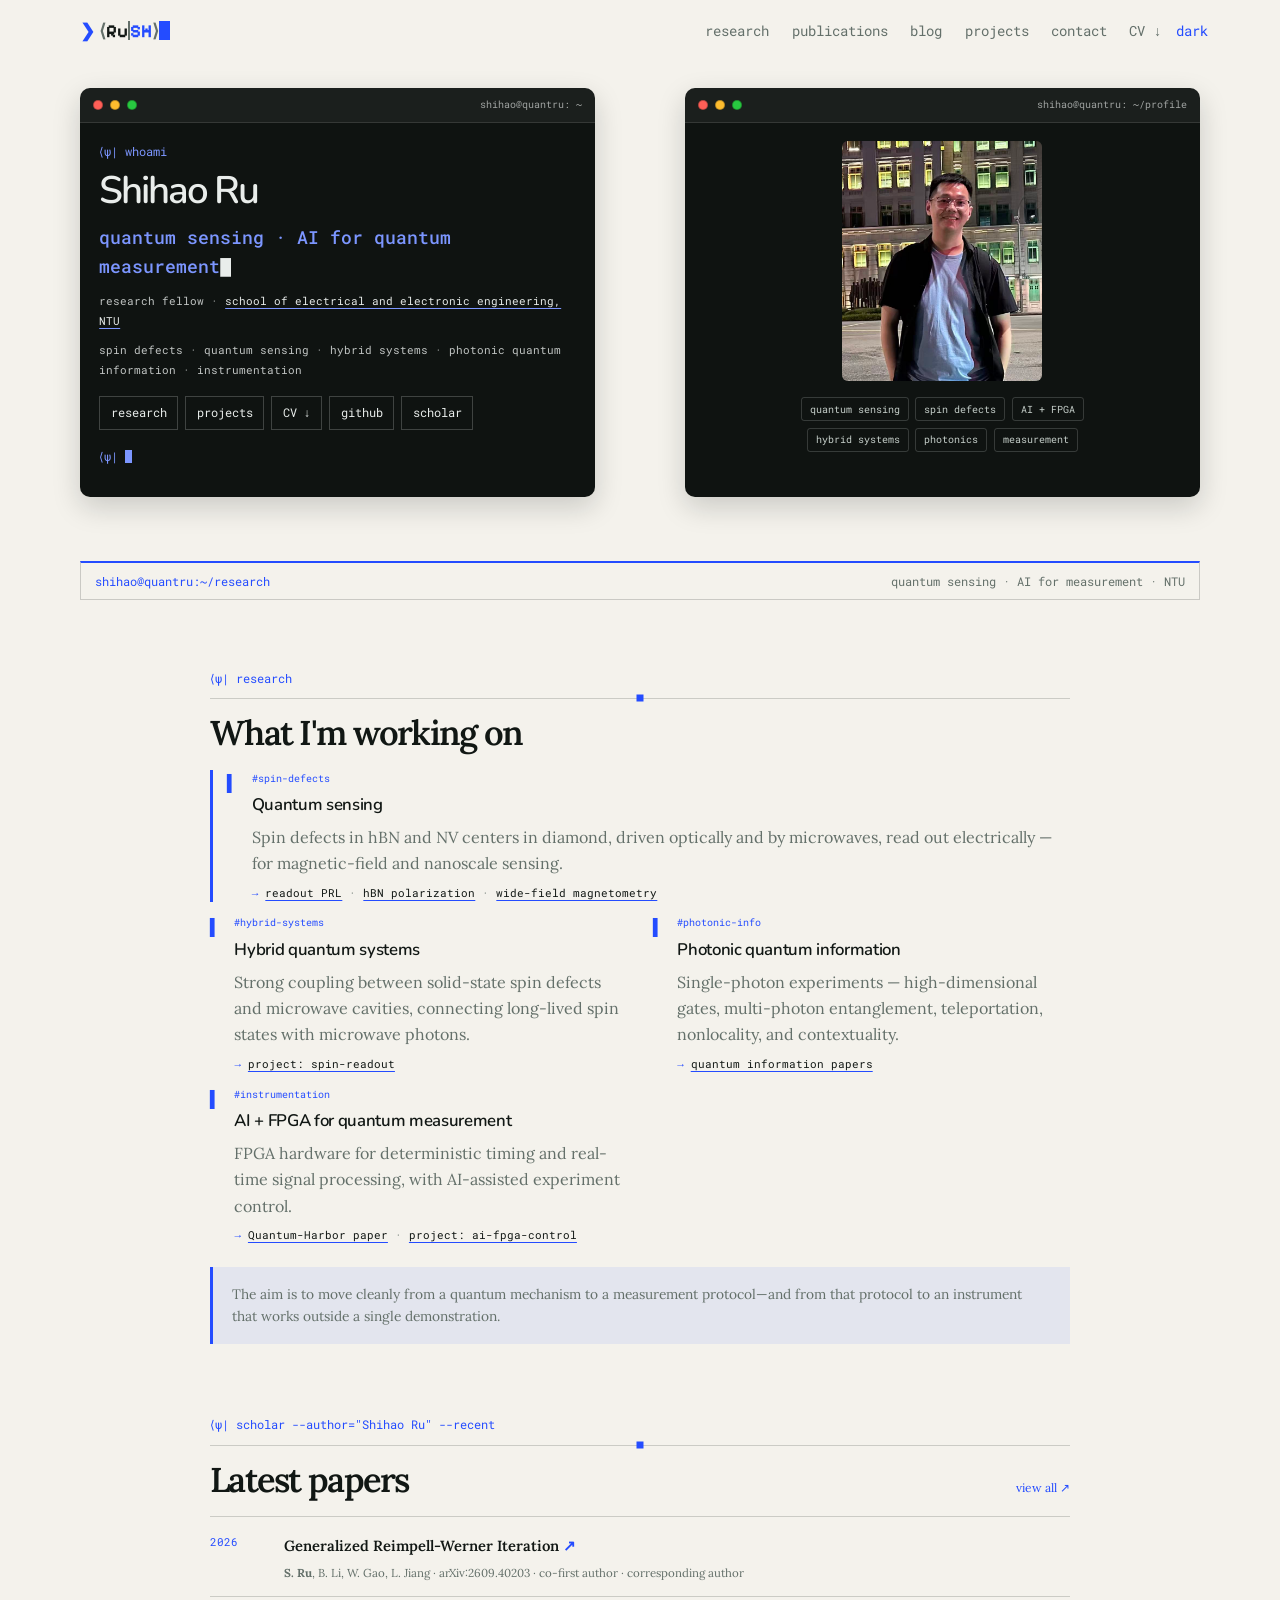
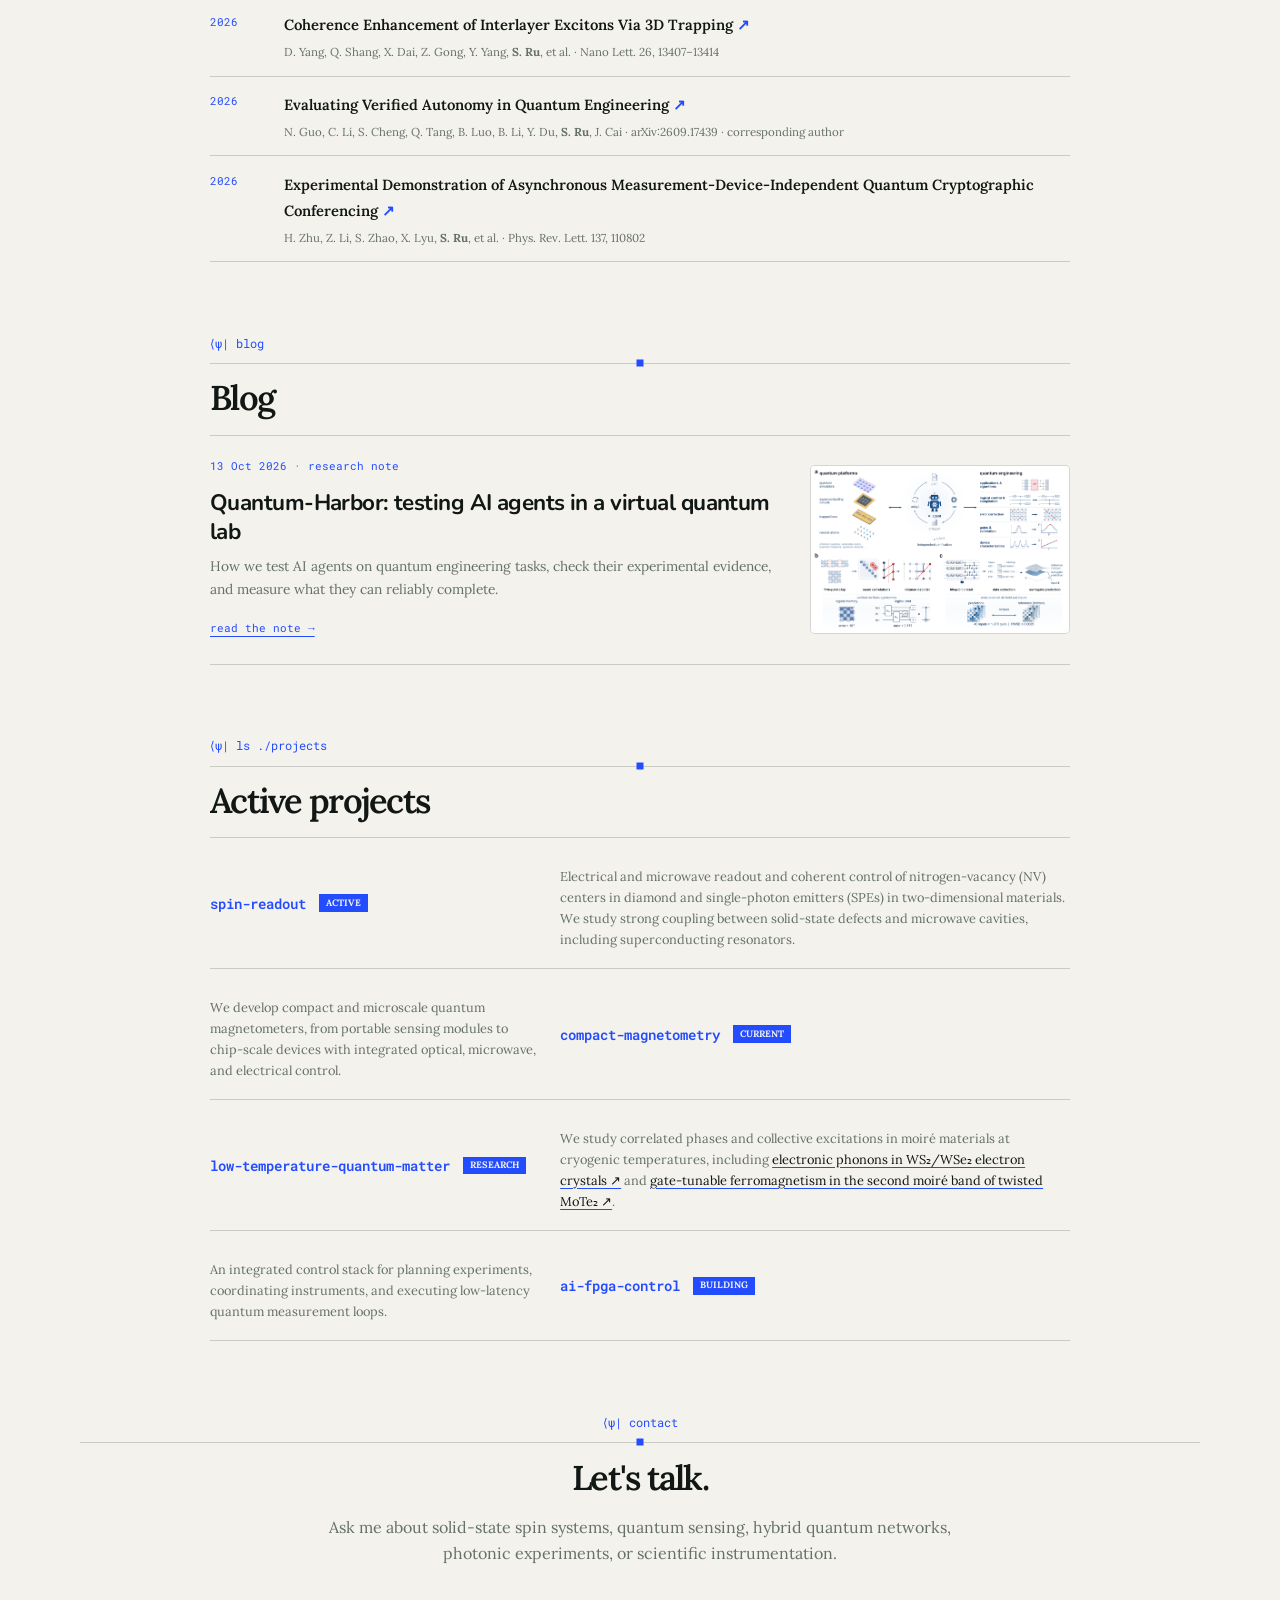
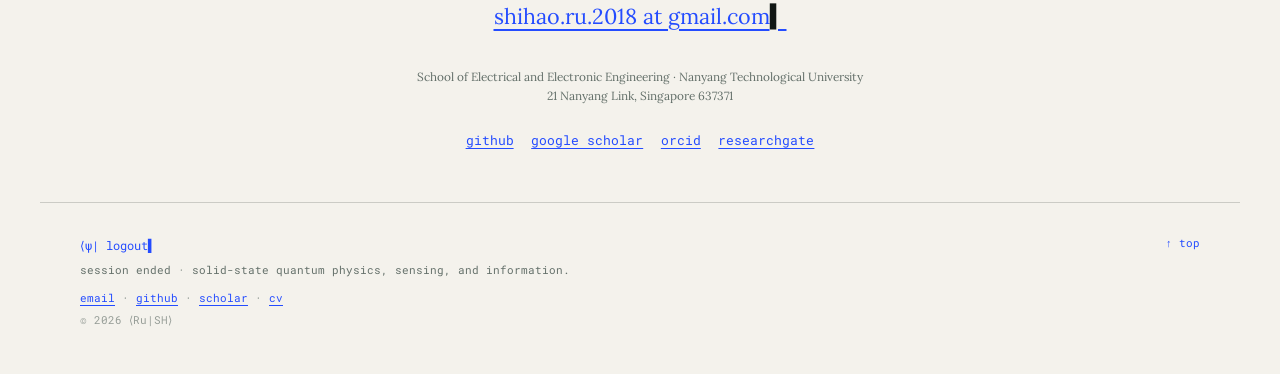
==== index.html @ 1979c0d5 "Add personal portrait to homepage hero" ====
<!doctype html>
<html lang="en">
  <head>
    <meta charset="utf-8" />
    <meta name="viewport" content="width=device-width, initial-scale=1" />
    <meta name="theme-color" content="#f4f2ec" />
    <meta
      name="description"
      content="QuantRu is Shihao Ru's research home for solid-state quantum systems, quantum sensing, photonic quantum information and instrumentation."
    />
    <meta property="og:title" content="QuantRu — Shihao Ru" />
    <meta property="og:description" content="Solid-state quantum physics, sensing and photonic information." />
    <meta property="og:type" content="website" />
    <meta property="og:url" content="https://quantru.org/" />
    <title>QuantRu — Shihao Ru</title>
    <link rel="canonical" href="https://quantru.org/" />
    <link rel="icon" href="favicon.svg" type="image/svg+xml" />
    <script>
      (function () {
        var t = localStorage.getItem("theme");
        if (t === "dark" || (!t && window.matchMedia("(prefers-color-scheme: dark)").matches)) {
          document.documentElement.dataset.theme = "dark";
        }
      })();
    </script>
    <link rel="preconnect" href="https://fonts.googleapis.com" />
    <link rel="preconnect" href="https://fonts.gstatic.com" crossorigin />
    <link href="https://fonts.googleapis.com/css2?family=Manrope:wght@400;500;600;700&family=Roboto+Mono:wght@400;500;600;700&family=Pixelify+Sans:wght@400;700&family=Lora:ital,wght@0,400;0,500;0,600;1,400&family=Nunito:wght@400;600;700&display=swap" rel="stylesheet" />
    <link rel="stylesheet" href="https://pvinis.github.io/iosevka-webfont/3.4.1/iosevka.css" />
    <link rel="stylesheet" href="styles.css?v=20261013-4" />
    <script src="script.js?v=20261013-4" defer></script>
  </head>
  <body>
    <a class="skip-link" href="#main">Skip to content</a>

    <header class="site-header" data-header>
      <div class="header-inner">
        <a class="brand" href="#top" aria-label="RuSH Quantum home"><span class="brand-mark"><span class="bk-prompt">❯ </span><span class="bk-br">⟨</span>Ru<span class="bk-bar" aria-hidden="true"></span><span class="bk-sh">SH</span><span class="bk-br">⟩</span><span class="bk-cursor" aria-hidden="true"></span></span></a>
        <button class="menu-toggle" type="button" aria-expanded="false" aria-controls="site-nav">
          <span class="sr-only">Toggle navigation</span>
          <span></span><span></span>
        </button>
        <nav id="site-nav" class="site-nav" aria-label="Primary navigation">
          <a href="#research">research</a>
          <a href="publications.html">publications</a>
          <a href="#blog">blog</a>
          <a href="#projects">projects</a>
          <a href="#contact">contact</a>
          <a href="Resume_Shihao.pdf" target="_blank" rel="noreferrer">CV ↓</a>
          <button class="theme-toggle" type="button" data-theme-toggle aria-label="Toggle dark mode">dark</button>
        </nav>
      </div>
    </header>

    <nav class="side-nav" aria-label="Section navigation">
      <a href="#research" data-spy="research">research</a>
      <a href="publications.html">publications</a>
      <a href="#blog" data-spy="blog">blog</a>
      <a href="#projects" data-spy="projects">projects</a>
      <a href="#contact" data-spy="contact">contact</a>
    </nav>

    <main id="main" class="page-shell">
      <section id="top" class="hero reveal">
        <div class="hero-copy">
          <div class="term-window" aria-label="About">
            <div class="term-bar" aria-hidden="true">
              <span class="term-dot"></span><span class="term-dot"></span><span class="term-dot"></span>
              <span class="term-title">shihao@quantru: ~</span>
            </div>
            <div class="term-body">
              <p class="prompt">⟨ψ| whoami</p>
              <h1>Shihao Ru</h1>
              <p class="role-line">quantum sensing · AI for quantum measurement<span aria-hidden="true">█</span></p>
              <p class="term-line">research fellow · <a href="https://www.ntu.edu.sg/" target="_blank" rel="noreferrer">school of electrical and electronic engineering, NTU</a></p>
              <p class="term-line">spin defects · quantum sensing · hybrid systems · photonic quantum information · instrumentation</p>
              <nav class="quick-links" aria-label="Profile links">
                <a href="#research">research</a>
                <a href="#projects">projects</a>
                <a href="Resume_Shihao.pdf" target="_blank" rel="noreferrer">CV ↓</a>
                <a href="https://github.com/harleyru" target="_blank" rel="noreferrer">github</a>
                <a href="https://scholar.google.com/citations?user=fedZB0MAAAAJ&hl=en" target="_blank" rel="noreferrer">scholar</a>
              </nav>
              <p class="prompt term-wait"><span aria-hidden="true">⟨ψ|</span> <span class="term-cursor" aria-hidden="true"></span></p>
            </div>
          </div>
        </div>
        <aside class="profile-panel" aria-label="Portrait and research interests">
          <div class="term-window">
            <div class="term-bar" aria-hidden="true">
              <span class="term-dot"></span><span class="term-dot"></span><span class="term-dot"></span>
              <span class="term-title">shihao@quantru: ~/profile</span>
            </div>
            <div class="term-body profile-body">
              <figure class="portrait-frame">
                <img src="assets/portraits/shihao-ru.jpg" width="1280" height="1280" fetchpriority="high" decoding="async" alt="Shihao Ru standing outdoors at night." />
              </figure>
              <ul class="portrait-topics" aria-label="Research interests">
                <li>quantum sensing</li>
                <li>spin defects</li>
                <li>AI + FPGA</li>
                <li>hybrid systems</li>
                <li>photonics</li>
                <li>measurement</li>
              </ul>
            </div>
          </div>
        </aside>
        <div class="hero-status" aria-label="Status">
          <span class="status-user">shihao@quantru:~/research</span>
          <span class="status-tags">quantum sensing · AI for measurement · NTU</span>
        </div>
      </section>

      <section id="research" class="terminal-section reveal">
        <p class="prompt">⟨ψ| research</p>
        <div class="terminal-rule" aria-hidden="true"></div>
        <h2>What I'm working on</h2>
        <ul class="focus-list">
          <li class="focus-featured">
            <span aria-hidden="true">▍</span>
            <div>
              <p class="focus-tag">#spin-defects</p>
              <h3>Quantum sensing</h3>
              <p>Spin defects in hBN and NV centers in diamond, driven optically and by microwaves, read out electrically — for magnetic-field and nanoscale sensing.</p>
              <p class="focus-links"><a href="publications.html#pub-sensing">readout PRL</a> · <a href="publications.html#pub-sensing">hBN polarization</a> · <a href="publications.html#pub-sensing">wide-field magnetometry</a></p>
            </div>
          </li>
          <li>
            <span aria-hidden="true">▍</span>
            <div>
              <p class="focus-tag">#hybrid-systems</p>
              <h3>Hybrid quantum systems</h3>
              <p>Strong coupling between solid-state spin defects and microwave cavities, connecting long-lived spin states with microwave photons.</p>
              <p class="focus-links"><a href="index.html#projects">project: spin-readout</a></p>
            </div>
          </li>
          <li>
            <span aria-hidden="true">▍</span>
            <div>
              <p class="focus-tag">#photonic-info</p>
              <h3>Photonic quantum information</h3>
              <p>Single-photon experiments — high-dimensional gates, multi-photon entanglement, teleportation, nonlocality, and contextuality.</p>
              <p class="focus-links"><a href="publications.html#pub-info">quantum information papers</a></p>
            </div>
          </li>
          <li>
            <span aria-hidden="true">▍</span>
            <div>
              <p class="focus-tag">#instrumentation</p>
              <h3>AI + FPGA for quantum measurement</h3>
              <p>FPGA hardware for deterministic timing and real-time signal processing, with AI-assisted experiment control.</p>
              <p class="focus-links"><a href="publications.html#pub-ai">Quantum-Harbor paper</a> · <a href="index.html#projects">project: ai-fpga-control</a></p>
            </div>
          </li>
        </ul>
        <blockquote>
          The aim is to move cleanly from a quantum mechanism to a measurement protocol—and
          from that protocol to an instrument that works outside a single demonstration.
        </blockquote>
      </section>

      <section id="publications" class="terminal-section reveal">
        <p class="prompt">⟨ψ| scholar --author="Shihao Ru" --recent</p>
        <div class="terminal-rule" aria-hidden="true"></div>
        <div class="section-title-row">
          <h2>Latest papers</h2>
          <a href="publications.html">view all ↗</a>
        </div>
        <ol class="latest-list">
          <li>
            <time>2026</time>
            <div>
              <a class="paper-title" href="https://arxiv.org/abs/2609.40203" target="_blank" rel="noreferrer">Generalized Reimpell-Werner Iteration</a>
              <p><strong>S. Ru</strong>, B. Li, W. Gao, L. Jiang · arXiv:2609.40203 · co-first author · corresponding author</p>
            </div>
          </li>
          <li>
            <time>2026</time>
            <div>
              <a class="paper-title" href="https://doi.org/10.1021/acs.nanolett.6c03241" target="_blank" rel="noreferrer">Coherence Enhancement of Interlayer Excitons Via 3D Trapping</a>
              <p>D. Yang, Q. Shang, X. Dai, Z. Gong, Y. Yang, <strong>S. Ru</strong>, et al. · Nano Lett. 26, 13407–13414</p>
            </div>
          </li>
          <li>
            <time>2026</time>
            <div>
              <a class="paper-title" href="https://arxiv.org/abs/2609.17439" target="_blank" rel="noreferrer">Evaluating Verified Autonomy in Quantum Engineering</a>
              <p>N. Guo, C. Li, S. Cheng, Q. Tang, B. Luo, B. Li, Y. Du, <strong>S. Ru</strong>, J. Cai · arXiv:2609.17439 · corresponding author</p>
            </div>
          </li>
          <li>
            <time>2026</time>
            <div>
              <a class="paper-title" href="https://doi.org/10.1103/bqpp-4bpv" target="_blank" rel="noreferrer">Experimental Demonstration of Asynchronous Measurement-Device-Independent Quantum Cryptographic Conferencing</a>
              <p>H. Zhu, Z. Li, S. Zhao, X. Lyu, <strong>S. Ru</strong>, et al. · Phys. Rev. Lett. 137, 110802</p>
            </div>
          </li>
        </ol>
      </section>

      <section id="blog" class="terminal-section reveal">
        <p class="prompt">⟨ψ| blog</p>
        <div class="terminal-rule" aria-hidden="true"></div>
        <h2>Blog</h2>
        <article class="blog-preview">
          <div>
            <p class="blog-meta"><time datetime="2026-10-13">13 Oct 2026</time> · research note</p>
            <h3><a href="blog/quantum-harbor.html">Quantum-Harbor: testing AI agents in a virtual quantum lab</a></h3>
            <p>How we test AI agents on quantum engineering tasks, check their experimental evidence, and measure what they can reliably complete.</p>
            <a class="blog-read" href="blog/quantum-harbor.html">read the note →</a>
          </div>
          <a class="blog-preview-image" href="blog/quantum-harbor.html" aria-label="Read the Quantum-Harbor research note">
            <img src="assets/figs/quantum-harbor.png" width="1134" height="733" loading="lazy" alt="Overview of Quantum-Harbor's virtual quantum laboratory." />
          </a>
        </article>
      </section>

      <section id="projects" class="terminal-section reveal">
        <p class="prompt">⟨ψ| ls ./projects</p>
        <div class="terminal-rule" aria-hidden="true"></div>
        <h2>Active projects</h2>
        <div class="project-list">
          <article class="project-row">
            <div class="project-meta">
              <div class="project-heading"><code>spin-readout</code><span>active</span></div>
            </div>
            <p class="project-desc">Electrical and microwave readout and coherent control of nitrogen-vacancy (NV) centers in diamond and single-photon emitters (SPEs) in two-dimensional materials. We study strong coupling between solid-state defects and microwave cavities, including superconducting resonators.</p>
          </article>
          <article class="project-row">
            <div class="project-meta">
              <div class="project-heading"><code>compact-magnetometry</code><span>current</span></div>
            </div>
            <p class="project-desc">We develop compact and microscale quantum magnetometers, from portable sensing modules to chip-scale devices with integrated optical, microwave, and electrical control.</p>
          </article>
          <article class="project-row">
            <div class="project-meta">
              <div class="project-heading"><code>low-temperature-quantum-matter</code><span>research</span></div>
            </div>
            <p class="project-desc">We study correlated phases and collective excitations in moiré materials at cryogenic temperatures, including <a href="https://arxiv.org/abs/2512.18217" target="_blank" rel="noreferrer">electronic phonons in WS₂/WSe₂ electron crystals ↗</a> and <a href="https://www.nature.com/articles/s41467-025-59691-5" target="_blank" rel="noreferrer">gate-tunable ferromagnetism in the second moiré band of twisted MoTe₂ ↗</a>.</p>
          </article>
          <article class="project-row">
            <div class="project-meta">
              <div class="project-heading"><code>ai-fpga-control</code><span>building</span></div>
            </div>
            <p class="project-desc">An integrated control stack for planning experiments, coordinating instruments, and executing low-latency quantum measurement loops.</p>
          </article>
        </div>
      </section>

      <section id="contact" class="terminal-section contact reveal">
        <p class="prompt">⟨ψ| contact</p>
        <div class="terminal-rule" aria-hidden="true"></div>
        <h2>Let's talk.</h2>
        <p>
          Ask me about solid-state spin systems, quantum sensing, hybrid quantum networks,
          photonic experiments, or scientific instrumentation.
        </p>
        <a class="email" data-mail href="#contact">shihao.ru.2018 at gmail.com<span aria-hidden="true">▍</span></a>
        <p class="address">
          School of Electrical and Electronic Engineering · Nanyang Technological University<br />
          21 Nanyang Link, Singapore 637371
        </p>
        <nav class="social-links" aria-label="Social links">
          <a href="https://github.com/harleyru" target="_blank" rel="noreferrer">github</a>
          <a href="https://scholar.google.com/citations?user=fedZB0MAAAAJ&hl=en" target="_blank" rel="noreferrer">google scholar</a>
          <a href="https://orcid.org/0000-0002-5119-0452" target="_blank" rel="noreferrer">orcid</a>
          <a href="https://www.researchgate.net/profile/Shihao-Ru" target="_blank" rel="noreferrer">researchgate</a>
        </nav>
      </section>
    </main>

    <footer class="site-footer">
      <div>
        <p class="footer-logout">⟨ψ| logout<span aria-hidden="true">▍</span></p>
        <p class="footer-end">session ended · solid-state quantum physics, sensing, and information.</p>
        <p class="footer-links"><a data-mail href="#contact">email</a> · <a href="https://github.com/harleyru">github</a> · <a href="https://scholar.google.com/citations?user=fedZB0MAAAAJ&hl=en">scholar</a> · <a href="Resume_Shihao.pdf">cv</a></p>
        <p class="copyright">© <span data-year></span> ⟨Ru|SH⟩</p>
      </div>
      <a href="#top">↑ top</a>
    </footer>
  </body>
</html>
---- styles.css ----
:root {
  --paper: #f4f2ec;
  --paper-glass: rgba(244, 242, 236, 0.94);
  --ink: #111714;
  --muted: #64706a;
  --line: rgba(17, 23, 20, 0.18);
  --blue: #244cff;
  --acid: #c9ff3f;
  --content: 860px;
  --wide: 1200px;
  --pad: clamp(1.2rem, 4vw, 2.5rem);
  --mono: "Roboto Mono", ui-monospace, SFMono-Regular, Menlo, Monaco, Consolas, monospace;
  --display: "Nunito", "Manrope", Arial, Helvetica, sans-serif;
}
html[data-theme="dark"] {
  --paper: #0f1311;
  --paper-glass: rgba(15, 19, 17, 0.94);
  --ink: #e9edeb;
  --muted: #9aa59f;
  --line: rgba(233, 237, 235, 0.18);
  --blue: #7c96ff;
  --acid: #a6c258;
}

* { box-sizing: border-box; }
html { scroll-behavior: smooth; }
body {
  margin: 0;
  background: var(--paper);
  color: var(--ink);
  font-family: "Lora", Georgia, "Times New Roman", serif;
  font-size: 16px;
  line-height: 1.65;
  -webkit-font-smoothing: antialiased;
}
a { color: inherit; text-decoration: none; }
a:hover { color: var(--blue); }
::selection { background: var(--blue); color: var(--paper); }

.skip-link {
  position: fixed;
  z-index: 100;
  top: 0.75rem;
  left: 0.75rem;
  padding: 0.55rem 0.8rem;
  background: var(--ink);
  color: var(--paper);
  transform: translateY(-160%);
}
.skip-link:focus { transform: translateY(0); }
.sr-only {
  position: absolute;
  width: 1px;
  height: 1px;
  padding: 0;
  margin: -1px;
  overflow: hidden;
  clip: rect(0, 0, 0, 0);
  white-space: nowrap;
  border: 0;
}

.site-header {
  position: fixed;
  z-index: 20;
  inset: 0 0 auto;
  background: var(--paper-glass);
  border-bottom: 1px solid transparent;
  backdrop-filter: blur(12px);
  transition: border-color 160ms ease;
}
.site-header.scrolled { border-bottom-color: var(--line); }
.header-inner {
  display: flex;
  align-items: center;
  justify-content: space-between;
  width: min(100%, var(--wide));
  min-height: 62px;
  margin: 0 auto;
  padding: 0 var(--pad);
}
.brand { font-size: 1.14rem; font-weight: 700; letter-spacing: -0.04em; }
.brand-mark { font-family: "Pixelify Sans", var(--mono); font-weight: 700; letter-spacing: 0; line-height: 1; }
.brand-mark .bk-prompt { color: var(--blue); }
.brand-mark .bk-br { color: var(--muted); }
.brand-mark .bk-bar { display: inline-block; width: 0.09em; height: 1em; background: var(--muted); vertical-align: -0.14em; }
.brand-mark .bk-sh { color: var(--blue); }
.brand-mark .bk-cursor { display: inline-block; width: 0.6em; height: 1em; background: var(--blue); vertical-align: -0.14em; animation: blink 1.05s steps(1, end) infinite; }
.site-nav { display: flex; align-items: center; gap: clamp(0.9rem, 2vw, 1.4rem); }
.site-nav, .prompt, .role-line, .site-footer, .quick-links, .social-links, .theme-toggle, .publication-list time { font-family: var(--mono); }
.site-nav a { font-size: 0.86rem; color: var(--muted); }
.site-nav a[aria-current] { color: var(--ink); }
.site-nav a, .theme-toggle { padding: 0.2rem 0.5rem; margin: -0.2rem -0.5rem; transition: background 120ms ease, color 120ms ease; }
.site-nav a:hover, .theme-toggle:hover { background: var(--blue); color: var(--paper); }
.menu-toggle { display: none; border: 0; background: none; }

.page-shell {
  width: min(100%, var(--wide));
  margin: 0 auto;
  padding: 0 var(--pad);
}
.hero {
  display: grid;
  grid-template-columns: minmax(0, 1fr) minmax(0, 1fr);
  grid-template-areas: "copy portrait" "status status";
  align-items: stretch;
  gap: clamp(2.4rem, 5vw, 5rem) clamp(3rem, 7vw, 7rem);
  min-height: min(66svh, 540px);
  padding: 5.5rem 0 2rem;
}
.hero-copy { grid-area: copy; display: flex; flex-direction: column; }
.profile-panel { grid-area: portrait; display: flex; flex-direction: column; }
.hero-copy .term-window, .profile-panel .term-window { flex: 1 1 auto; }
.hero-status {
  grid-area: status;
  display: flex;
  align-items: baseline;
  justify-content: space-between;
  flex-wrap: wrap;
  gap: 0.4rem 1.5rem;
  padding: 0.55rem 0.85rem;
  border: 1px solid var(--line);
  border-top: 2px solid var(--blue);
  font-family: var(--mono);
  font-size: 0.72rem;
  color: var(--muted);
}
.hero-status .status-user { color: var(--blue); }
.side-nav {
  position: fixed;
  left: max(0.9rem, calc((100vw - 1200px) / 2 - 4.2rem));
  top: 50%;
  transform: translateY(-50%);
  z-index: 15;
  display: none;
  flex-direction: column;
  gap: 0.6rem;
  font-family: var(--mono);
  font-size: 0.72rem;
}
.side-nav a { color: var(--muted); transition: color 120ms ease; }
.side-nav a::before { content: "· "; color: var(--line); }
.side-nav a:hover { color: var(--blue); }
.side-nav a.active { color: var(--blue); }
.side-nav a.active::before { content: "▸ "; color: var(--blue); }
.side-nav-label {
  margin-bottom: 0.2rem;
  color: var(--blue);
  font-size: 0.66rem;
  text-transform: uppercase;
  letter-spacing: 0.06em;
}
.side-nav a span { color: var(--muted); opacity: 0.55; }
.side-nav a.active span { color: var(--blue); opacity: 1; }
@media (min-width: 1440px) {
  .side-nav { display: flex; }
}
.prompt {
  margin: 0 0 0.6rem;
  color: var(--blue);
  font-size: 0.78rem;
}
.hero h1 {
  margin: 0;
  font-family: var(--display);
  font-size: clamp(2.6rem, 5.8vw, 3.7rem);
  font-weight: 600;
  line-height: 1;
  letter-spacing: -0.055em;
}
.role-line {
  margin: 0.8rem 0 0;
  color: var(--blue);
  font-family: var(--mono);
  font-size: clamp(0.92rem, 1.7vw, 1.12rem);
  font-weight: 500;
}
.role-line span { color: var(--ink); animation: blink 1.05s steps(1, end) infinite; }
.term-window {
  background: #0f1311;
  color: #e9edeb;
  border-radius: 10px;
  overflow: hidden;
  box-shadow: 0 10px 28px rgba(17, 23, 20, 0.18);
}
.term-bar {
  display: flex;
  align-items: center;
  gap: 0.45rem;
  padding: 0.55rem 0.8rem;
  background: rgba(255, 255, 255, 0.05);
  border-bottom: 1px solid rgba(233, 237, 235, 0.12);
}
.term-dot { width: 10px; height: 10px; border-radius: 50%; border: 1px solid rgba(0, 0, 0, 0.28); }
.term-dot:nth-child(1) { background: #ff5f57; }
.term-dot:nth-child(2) { background: #febc2e; }
.term-dot:nth-child(3) { background: #28c840; }
.term-title { margin-left: auto; color: rgba(233, 237, 235, 0.65); font-family: var(--mono); font-size: 0.62rem; }
.term-body { padding: 1.15rem 1.2rem 1.3rem; }
.term-body { display: flex; flex-direction: column; }
.term-body .prompt { color: #7c96ff; }
.term-body h1 { color: #e9edeb; font-size: clamp(1.9rem, 4vw, 2.4rem); }
.term-body .role-line { color: #7c96ff; }
.term-body .role-line span { color: #e9edeb; }
.term-line { margin: 0.55rem 0 0; font-family: var(--mono); font-size: 0.7rem; line-height: 1.8; color: rgba(233, 237, 235, 0.82); }
.term-line a { color: #e9edeb; text-decoration: underline; text-decoration-color: #7c96ff; text-underline-offset: 3px; }
.term-line a:hover { color: #7c96ff; }
.term-cursor { display: inline-block; width: 0.55em; height: 1.05em; background: #7c96ff; vertical-align: -0.15em; animation: blink 1.05s steps(1, end) infinite; }
.term-wait { margin-top: 1rem; }
.term-body .quick-links { margin-top: 1rem; }
.term-body .quick-links a { border-color: rgba(233, 237, 235, 0.22); color: #e9edeb; }
.term-body .quick-links a:hover { background: #7c96ff; border-color: #7c96ff; color: #0f1311; }
.quick-links { display: flex; flex-wrap: wrap; gap: 0.6rem 1.2rem; margin-top: 1.4rem; }
.quick-links { gap: 0.45rem; }
.quick-links a {
  padding: 0.38rem 0.65rem;
  border: 1px solid var(--line);
  color: var(--ink);
  font-size: 0.74rem;
}
.quick-links a:hover { border-color: var(--blue); background: var(--blue); color: var(--paper); }
.social-links a { color: var(--blue); font-size: 0.8rem; text-decoration: underline; text-underline-offset: 3px; }

.profile-body { align-items: center; }
.portrait-frame {
  width: min(200px, 100%);
  aspect-ratio: 5 / 6;
  margin: 0;
  overflow: hidden;
  border-radius: 6px;
  background: #252927;
}
.portrait-frame img {
  display: block;
  width: 100%;
  height: 100%;
  object-fit: cover;
  object-position: 80% 58%;
  transform: scale(1.45);
  transform-origin: 80% 58%;
}
.portrait-topics {
  display: flex;
  justify-content: center;
  flex-wrap: wrap;
  gap: 0.4rem;
  max-width: 350px;
  margin: 1rem 0 0;
  padding: 0;
  list-style: none;
  font-family: var(--mono);
  font-size: 0.65rem;
  color: #c6cfca;
  text-align: center;
}
.portrait-topics li { padding: 0.15rem 0.5rem; border: 1px solid rgba(233, 237, 235, 0.18); border-radius: 3px; }

.terminal-section {
  width: min(100%, var(--content));
  margin-inline: auto;
  padding: 2.2rem 0;
  scroll-margin-top: 62px;
}
.terminal-rule {
  position: relative;
  width: 100%;
  height: 1px;
  margin-bottom: 0.85rem;
  border: 0;
  background: var(--line);
}
.terminal-rule::after {
  content: "";
  position: absolute;
  top: 50%;
  left: 50%;
  width: 7px;
  height: 7px;
  transform: translate(-50%, -50%);
  background: var(--blue);
}
.terminal-section h2 {
  margin: 0 0 1rem;
  font-size: clamp(1.6rem, 4vw, 2.15rem);
  font-weight: 600;
  line-height: 1.2;
  letter-spacing: -0.05em;
}
.focus-list { margin: 0; padding: 0; list-style: none; display: grid; grid-template-columns: 1fr 1fr; gap: 0.75rem 1.6rem; }
.focus-list li { display: grid; grid-template-columns: 18px 1fr; gap: 0.4rem; margin-bottom: 0; }
.focus-list li > div { min-width: 0; }
.focus-list h3 { margin: 0 0 0.3rem; font-family: var(--display); font-size: 1.05rem; font-weight: 600; letter-spacing: -0.02em; }
.focus-list .focus-tag { margin: 0 0 0.3rem !important; font-family: var(--mono); font-size: 0.64rem; color: var(--blue); }
.focus-links { margin-top: 0.5rem !important; font-family: var(--mono); font-size: 0.68rem; }
.focus-links::before { content: "→ "; color: var(--blue); }
.focus-links a { color: var(--ink); text-decoration: underline; text-decoration-color: var(--blue); text-underline-offset: 3px; }
.focus-links a:hover { color: var(--blue); }
.focus-featured { grid-column: 1 / -1; border-left: 3px solid var(--blue); padding-left: 0.9rem; }
.focus-list li {
  opacity: 0;
  transform: translateY(10px);
  transition: opacity 500ms ease, transform 500ms ease;
}
.focus-list li.visible { opacity: 1; transform: none; }
.focus-list li > span { color: var(--blue); }
.focus-list p { margin: 0; color: var(--muted); }
.focus-list strong { color: var(--ink); }
blockquote {
  margin: 1.35rem 0 0;
  padding: 1rem 1.2rem;
  border-left: 3px solid var(--blue);
  background: rgba(36, 76, 255, 0.08);
  color: var(--muted);
  font-size: 0.86rem;
}

.section-title-row { display: flex; justify-content: space-between; align-items: baseline; gap: 1.5rem; }
.section-title-row > a { color: var(--blue); font-size: 0.75rem; white-space: nowrap; }
.publication-list { margin: 0; padding: 0; list-style: none; border-top: 1px solid var(--line); }
.publication-list li {
  display: grid;
  grid-template-columns: 58px 1fr;
  gap: 1rem;
  padding: 0.9rem 0;
  border-bottom: 1px solid var(--line);
}
.publication-list time { padding-top: 0.08rem; color: var(--blue); font-size: 0.7rem; }
.paper-title { display: inline; font-size: 0.92rem; font-weight: 600; line-height: 1.45; }
.paper-title::after { content: " ↗"; color: var(--blue); }
.publication-list p { margin: 0.35rem 0 0; color: var(--muted); font-size: 0.72rem; line-height: 1.55; }
.publication-list .paper-note { color: var(--muted); opacity: 0.82; margin-top: 0.3rem; }
.pub-entry { display: grid; grid-template-columns: minmax(0, 1fr) minmax(0, 360px); gap: 1.2rem; align-items: start; }
.pub-entry-text { min-width: 0; }
.pub-entry-figs { display: flex; flex-direction: column; gap: 0.6rem; min-width: 0; }
.pub-entry-figs .paper-figure { margin: 0; }
.pub-entry-figs .paper-figure img { width: min(100%, var(--figure-width, 100%)); max-width: 100%; max-height: 260px; }
.pub-intro { max-width: 620px; margin: -0.4rem 0 1.2rem; color: var(--muted); font-size: 0.76rem; }
.pub-category {
  display: flex;
  align-items: baseline;
  gap: 0.55rem;
  margin: 2rem 0 0.55rem;
  scroll-margin-top: 74px;
  font-family: var(--display);
  font-size: clamp(0.95rem, 2vw, 1.08rem);
  font-weight: 700;
  letter-spacing: -0.02em;
}
.pub-category::before { content: "# "; color: var(--blue); }
.pub-category span { color: var(--muted); font-size: 0.68rem; font-weight: 500; }
.pub-category + .publication-list { border-top: 0; }
.pub-toc {
  display: flex;
  flex-wrap: wrap;
  gap: 0.35rem 1rem;
  margin: 0 0 1.5rem;
  padding: 0.7rem 0.9rem;
  border: 1px solid var(--line);
  border-radius: 6px;
  font-size: 0.72rem;
}
.pub-toc a { color: var(--blue); }
.pub-toc a::before { content: "# "; color: var(--muted); }
.pub-toc a:hover { color: var(--ink); text-decoration: underline; text-underline-offset: 3px; }
.blog-preview { display: grid; grid-template-columns: minmax(0, 1fr) 260px; gap: 1.8rem; align-items: center; padding: 1.3rem 0; border-block: 1px solid var(--line); }
.blog-preview h3 { margin: 0.55rem 0; font-family: var(--display); font-size: 1.4rem; line-height: 1.3; letter-spacing: -0.025em; }
.blog-preview p { margin: 0 0 0.8rem; color: var(--muted); font-size: 0.86rem; }
.blog-preview .blog-meta, .blog-read { font-family: var(--mono); font-size: 0.7rem; color: var(--blue); }
.blog-preview-image img { display: block; width: 100%; height: auto; background: #fff; border: 1px solid var(--line); border-radius: 5px; }
.blog-read { display: inline-block; padding-block: 0.35rem; text-decoration: underline; text-underline-offset: 4px; }
.blog-post { width: min(100%, var(--content)); margin-inline: auto; padding: 6rem 0 3rem; }
.post-header { scroll-margin-top: 80px; }
.post-back { display: inline-block; margin-bottom: 1.8rem; color: var(--blue); font-family: var(--mono); font-size: 0.75rem; }
.post-header h1 { margin: 1.4rem 0 1rem; font-family: var(--display); font-size: clamp(2rem, 4.8vw, 3.25rem); line-height: 1.12; font-weight: 700; letter-spacing: -0.04em; }
.post-meta { color: var(--muted); font-family: var(--mono); font-size: 0.7rem; }
.post-deck { max-width: 700px; margin: 1.5rem 0 1rem; color: var(--muted); font-size: 1.1rem; }
.post-deck a, .post-prose a, .post-figure figcaption a, .post-resources a { color: var(--blue); text-decoration: underline; text-underline-offset: 3px; }
.post-links { display: flex; flex-wrap: wrap; gap: 0.6rem 1.5rem; margin-bottom: 2rem; font-family: var(--mono); font-size: 0.75rem; color: var(--blue); }
.post-prose { max-width: 720px; margin-inline: auto; }
.post-prose p { margin: 1.1rem 0; line-height: 1.8; }
.post-prose h2 { margin: 2.5rem 0 1rem; font-family: var(--display); font-size: clamp(1.45rem, 3vw, 1.85rem); line-height: 1.25; letter-spacing: -0.025em; scroll-margin-top: 80px; }
.post-prose h3 { margin: 1.7rem 0 0.8rem; font-family: var(--display); font-size: 1.15rem; line-height: 1.35; }
.post-figure { margin: 2rem 0; }
.post-figure img { display: block; width: 100%; height: auto; background: #fff; border: 1px solid var(--line); border-radius: 5px; }
.post-figure figcaption { max-width: 720px; margin: 0.7rem auto 0; color: var(--muted); font-size: 0.75rem; line-height: 1.65; }
.post-resources { max-width: 720px; margin: 2.5rem auto 2rem; padding-top: 1.2rem; border-top: 1px solid var(--line); }
.post-resources h2 { margin: 0 0 0.8rem; font-family: var(--mono); font-size: 0.8rem; font-weight: 500; }
.post-resources ul { padding-left: 1.1rem; color: var(--muted); font-size: 0.8rem; }
.post-resources li { margin-bottom: 0.65rem; }
.latest-list { margin: 0; padding: 0; list-style: none; border-top: 1px solid var(--line); }
.latest-list li { display: grid; grid-template-columns: 58px 1fr; gap: 1rem; padding: 0.9rem 0; border-bottom: 1px solid var(--line); }
.latest-list time { padding-top: 0.08rem; color: var(--blue); font-family: var(--mono); font-size: 0.7rem; }
.latest-list .paper-title { font-size: 0.92rem; font-weight: 600; }
.latest-list p { margin: 0.35rem 0 0; color: var(--muted); font-size: 0.72rem; line-height: 1.55; }
.paper-figure { margin: 0.7rem 0 0; }
.paper-figure img {
  display: block;
  max-width: min(100%, 560px);
  max-height: 300px;
  width: auto;
  height: auto;
  border: 1px solid var(--line);
  border-radius: 5px;
  background: #fff;
  transition: border-color 160ms ease, opacity 160ms ease;
}
.paper-figure a:hover img { border-color: var(--blue); opacity: 0.92; }
.paper-figure-row { display: grid; grid-template-columns: repeat(2, minmax(0, 1fr)); gap: 0.6rem; align-items: start; }
.paper-figure-row .paper-figure { min-width: 0; margin: 0; }
.paper-figure-row .paper-figure img { max-width: 100%; margin-inline: auto; }

.project-list { border-top: 1px solid var(--line); }
.project-row {
  display: grid;
  grid-template-columns: minmax(0, 0.9fr) minmax(0, 1.4fr);
  gap: 1.4rem;
  align-items: center;
  padding: 1.15rem 0;
  border-bottom: 1px solid var(--line);
}
.project-row:nth-child(even) .project-meta { order: 2; }
.project-row:nth-child(even) .project-desc { order: 1; }
.project-heading { display: flex; align-items: center; gap: 0.8rem; }
.project-heading code { color: var(--blue); font-family: var(--mono); font-size: 0.9rem; font-weight: 600; }
.project-heading span { padding: 0.08rem 0.45rem; background: var(--blue); color: var(--paper); font-size: 0.58rem; font-weight: 700; text-transform: uppercase; }
.project-desc { margin: 0; max-width: 640px; color: var(--muted); font-size: 0.8rem; }
.project-list p { max-width: 720px; margin: 0.55rem 0 0; color: var(--muted); font-size: 0.8rem; }
.project-list p a { color: var(--ink); text-decoration: underline; text-decoration-color: var(--blue); text-underline-offset: 3px; }
.project-list p a:hover { color: var(--blue); }

.contact > p:not(.prompt):not(.address) { max-width: 690px; color: var(--muted); }
.contact { width: min(100%, var(--wide)); text-align: center; }
.contact .prompt { text-align: center; }
.contact > p:not(.prompt):not(.address) { margin-inline: auto; }
.contact .social-links { justify-content: center; }
.email { display: inline-block; margin: 1rem 0 1.3rem; color: var(--blue); font-size: clamp(1rem, 3vw, 1.35rem); text-decoration: underline; text-underline-offset: 5px; }
.email span { color: var(--ink); animation: blink 1.05s steps(1, end) infinite; }
.address { color: var(--muted); font-size: 0.74rem; }
.social-links { display: flex; flex-wrap: wrap; gap: 0.6rem 1.1rem; margin-top: 1.5rem; }

.site-footer {
  display: flex;
  justify-content: space-between;
  gap: 2rem;
  width: min(100%, var(--wide));
  margin: 1rem auto 0;
  padding: 2rem var(--pad) 2.5rem;
  border-top: 1px solid var(--line);
  color: var(--muted);
  font-size: 0.68rem;
}
.site-footer p { margin: 0.25rem 0; }
.site-footer a { color: var(--blue); }
.site-footer .copyright { color: var(--muted); opacity: 0.65; }
.site-footer .footer-logout { margin: 0 0 0.4rem; color: var(--blue); font-size: 0.78rem; }
.site-footer .footer-logout span { animation: blink 1.05s steps(1, end) infinite; }
.site-footer .footer-end { margin: 0 0 0.6rem; }
.site-footer .footer-links { margin: 0; }
.site-footer .footer-links a { text-decoration: underline; text-underline-offset: 3px; }

.theme-toggle {
  border: 0;
  background: none;
  padding: 0;
  font: inherit;
  font-size: 0.86rem;
  color: var(--blue);
  cursor: pointer;
}
.theme-toggle:hover { color: var(--ink); }

.reveal { opacity: 0; transform: translateY(12px); transition: opacity 500ms ease, transform 500ms ease; }
.reveal.visible { opacity: 1; transform: translateY(0); }
@keyframes blink { 0%, 48% { opacity: 1; } 49%, 100% { opacity: 0; } }

@media (max-width: 900px) {
  .hero { grid-template-columns: 1fr; grid-template-areas: "copy" "portrait" "status"; min-height: 0; gap: 1.4rem; padding: 6rem 0 2rem; }
}

@media (max-width: 720px) {
  .menu-toggle { display: grid; gap: 6px; padding: 10px 0 10px 10px; }
  .menu-toggle span:not(.sr-only) { display: block; width: 22px; height: 1px; background: var(--ink); }
  .site-nav {
    position: absolute;
    top: 62px;
    left: 0;
    right: 0;
    display: none;
    flex-direction: column;
    align-items: flex-start;
    gap: 0;
    padding: 0.8rem var(--pad) 1.2rem;
    background: var(--paper);
    border-bottom: 1px solid var(--line);
  }
  .site-nav.open { display: flex; }
  .site-nav a { width: 100%; padding: 0.48rem 0; margin: 0; }
  .site-nav .theme-toggle { width: 100%; text-align: left; padding: 0.48rem 0; margin: 0; }
  .terminal-section { padding: 1.9rem 0; }
  .section-title-row { align-items: flex-start; flex-direction: column; gap: 0; }
  .publication-list li { grid-template-columns: 45px 1fr; gap: 0.7rem; }
  .pub-entry { grid-template-columns: 1fr; gap: 0.8rem; }
  .focus-list { grid-template-columns: 1fr; }
  .blog-preview { grid-template-columns: 1fr; gap: 1rem; }
  .blog-preview-image { max-width: 420px; }
  .blog-post { padding-top: 5.5rem; }
  .latest-list li { grid-template-columns: 45px 1fr; gap: 0.7rem; }
  .project-row { grid-template-columns: 1fr; gap: 0.55rem; }
  .project-row:nth-child(even) .project-meta { order: 0; }
  .site-footer { flex-direction: column; gap: 0.8rem; }
}

@media (prefers-reduced-motion: reduce) {
  html { scroll-behavior: auto; }
  *, *::before, *::after { animation-duration: 0.01ms !important; transition-duration: 0.01ms !important; }
  .reveal { opacity: 1; transform: none; }
}
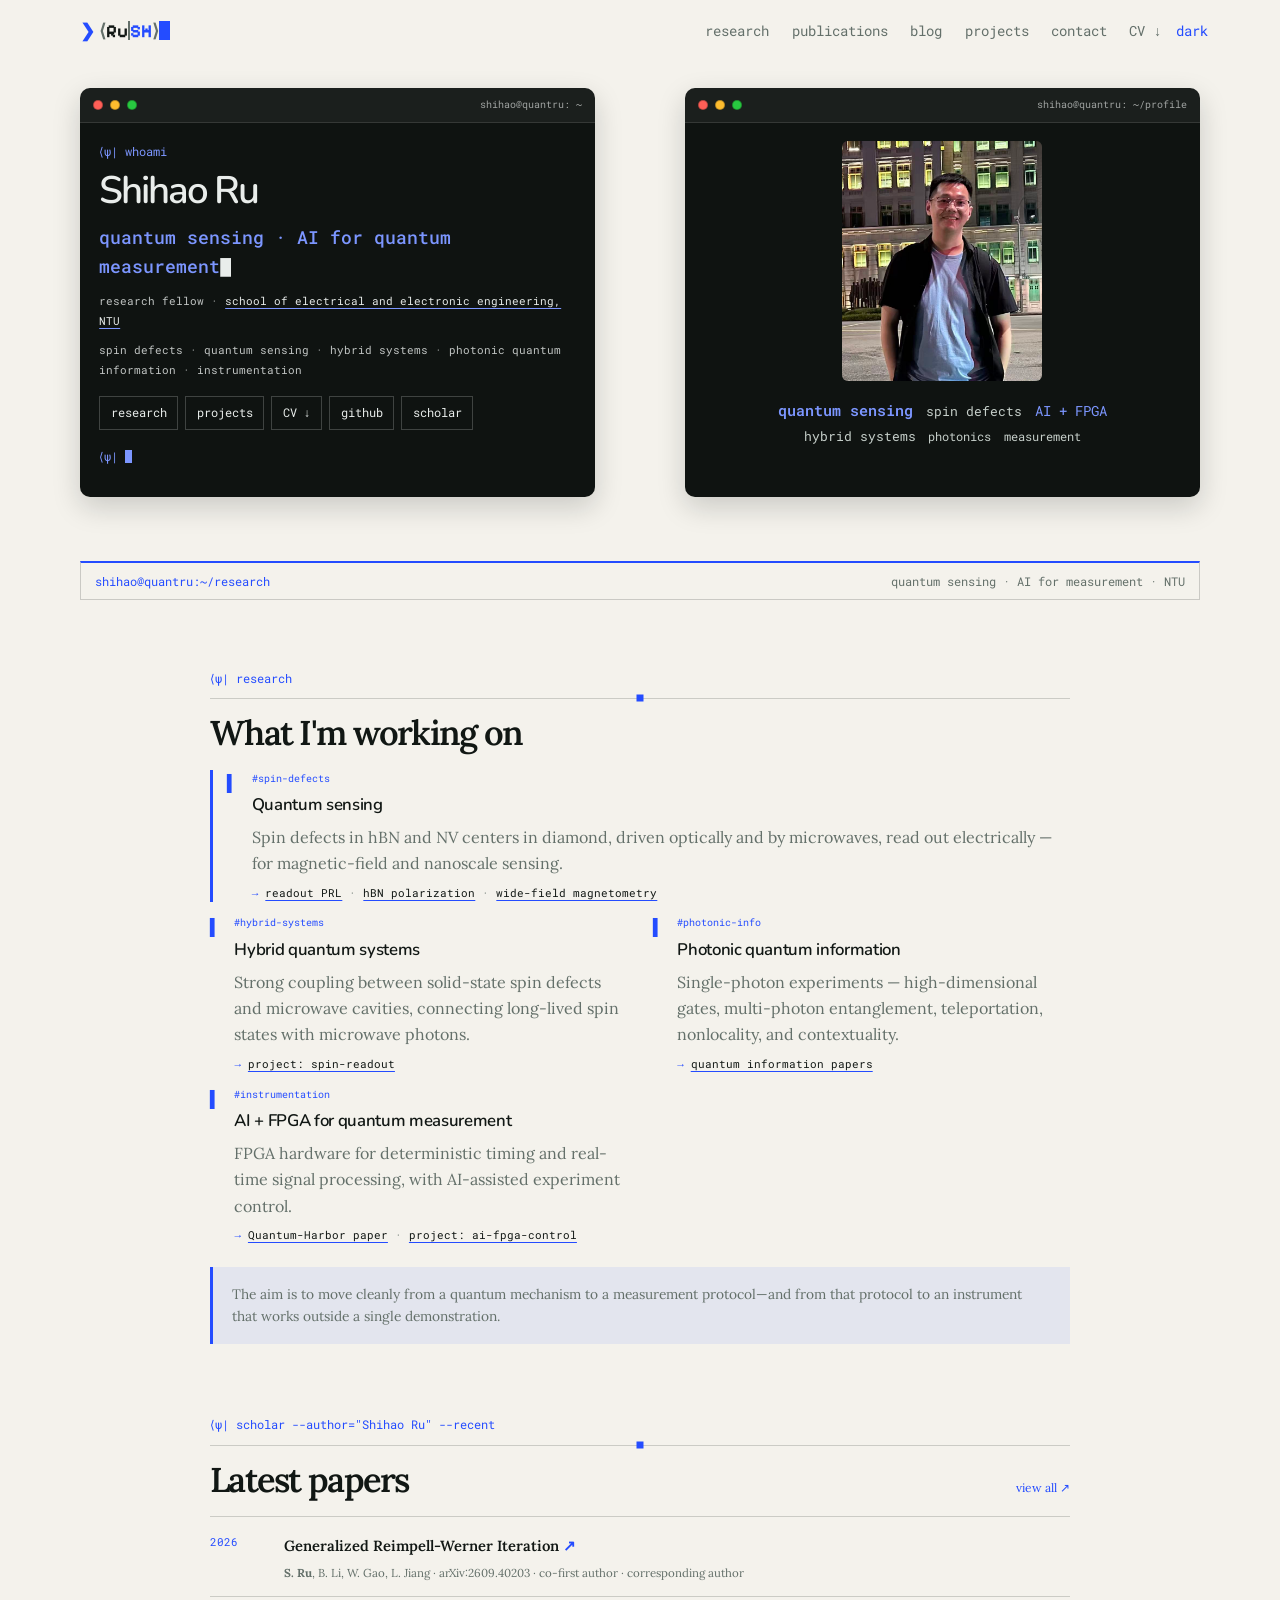
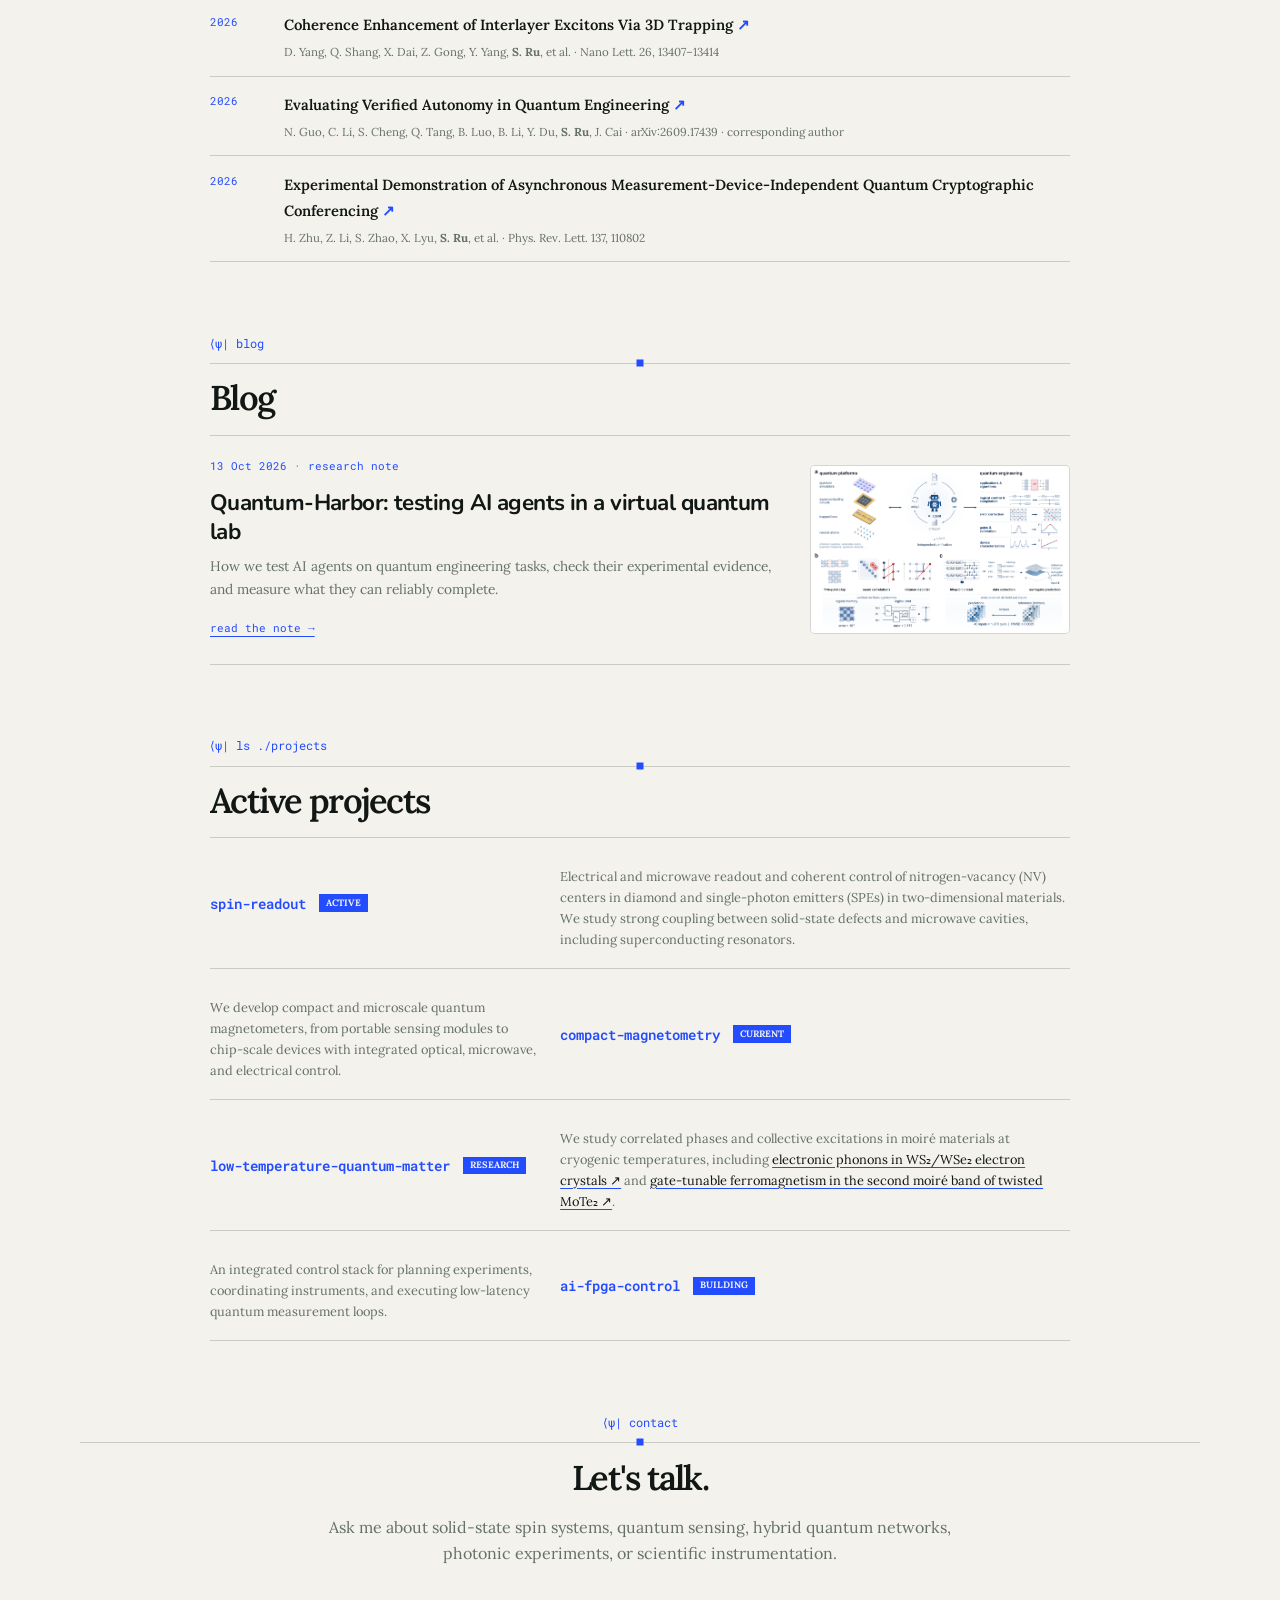
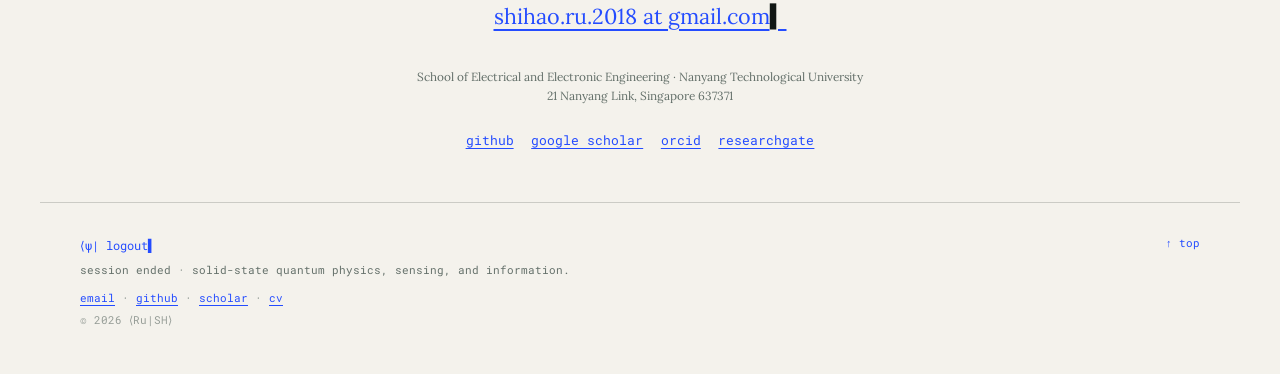
==== commit 4dcab7de: "Restore a compact animated word cloud below portrait" ====
--- a/index.html
+++ b/index.html
@@ -27,8 +27,8 @@
     <link rel="preconnect" href="https://fonts.gstatic.com" crossorigin />
     <link href="https://fonts.googleapis.com/css2?family=Manrope:wght@400;500;600;700&family=Roboto+Mono:wght@400;500;600;700&family=Pixelify+Sans:wght@400;700&family=Lora:ital,wght@0,400;0,500;0,600;1,400&family=Nunito:wght@400;600;700&display=swap" rel="stylesheet" />
     <link rel="stylesheet" href="https://pvinis.github.io/iosevka-webfont/3.4.1/iosevka.css" />
-    <link rel="stylesheet" href="styles.css?v=20261013-4" />
-    <script src="script.js?v=20261013-4" defer></script>
+    <link rel="stylesheet" href="styles.css?v=20261013-5" />
+    <script src="script.js?v=20261013-5" defer></script>
   </head>
   <body>
     <a class="skip-link" href="#main">Skip to content</a>
--- a/styles.css
+++ b/styles.css
@@ -241,19 +241,33 @@
 }
 .portrait-topics {
   display: flex;
+  align-items: baseline;
   justify-content: center;
   flex-wrap: wrap;
-  gap: 0.4rem;
+  gap: 0.45rem 0.8rem;
   max-width: 350px;
   margin: 1rem 0 0;
-  padding: 0;
+  padding: 0.25rem 0.2rem;
   list-style: none;
   font-family: var(--mono);
-  font-size: 0.65rem;
+  font-size: 0.74rem;
+  line-height: 1.3;
   color: #c6cfca;
   text-align: center;
 }
-.portrait-topics li { padding: 0.15rem 0.5rem; border: 1px solid rgba(233, 237, 235, 0.18); border-radius: 3px; }
+.portrait-topics li { white-space: nowrap; animation: portrait-topic-drift 7s ease-in-out infinite; }
+.portrait-topics li:nth-child(1) { color: #7c96ff; font-size: 0.96rem; font-weight: 600; animation-delay: -2.1s; }
+.portrait-topics li:nth-child(2) { font-size: 0.82rem; animation-duration: 6.2s; animation-delay: -0.9s; }
+.portrait-topics li:nth-child(3) { color: #7c96ff; font-size: 0.88rem; animation-duration: 8.1s; animation-delay: -3.4s; }
+.portrait-topics li:nth-child(4) { font-size: 0.82rem; animation-delay: -1.5s; }
+.portrait-topics li:nth-child(5) { animation-duration: 7.4s; animation-delay: -4.2s; }
+.portrait-topics li:nth-child(6) { animation-duration: 6.6s; animation-delay: -2.8s; }
+@keyframes portrait-topic-drift {
+  0%, 100% { transform: translate(0, 0) rotate(0deg); }
+  25% { transform: translate(-2px, -1px) rotate(-0.6deg); }
+  50% { transform: translate(1px, -3px) rotate(0.8deg); }
+  75% { transform: translate(2px, -1px) rotate(-0.4deg); }
+}
 
 .terminal-section {
   width: min(100%, var(--content));
@@ -514,4 +528,5 @@
   html { scroll-behavior: auto; }
   *, *::before, *::after { animation-duration: 0.01ms !important; transition-duration: 0.01ms !important; }
   .reveal { opacity: 1; transform: none; }
-}
+  .portrait-topics li { animation: none; }
+}
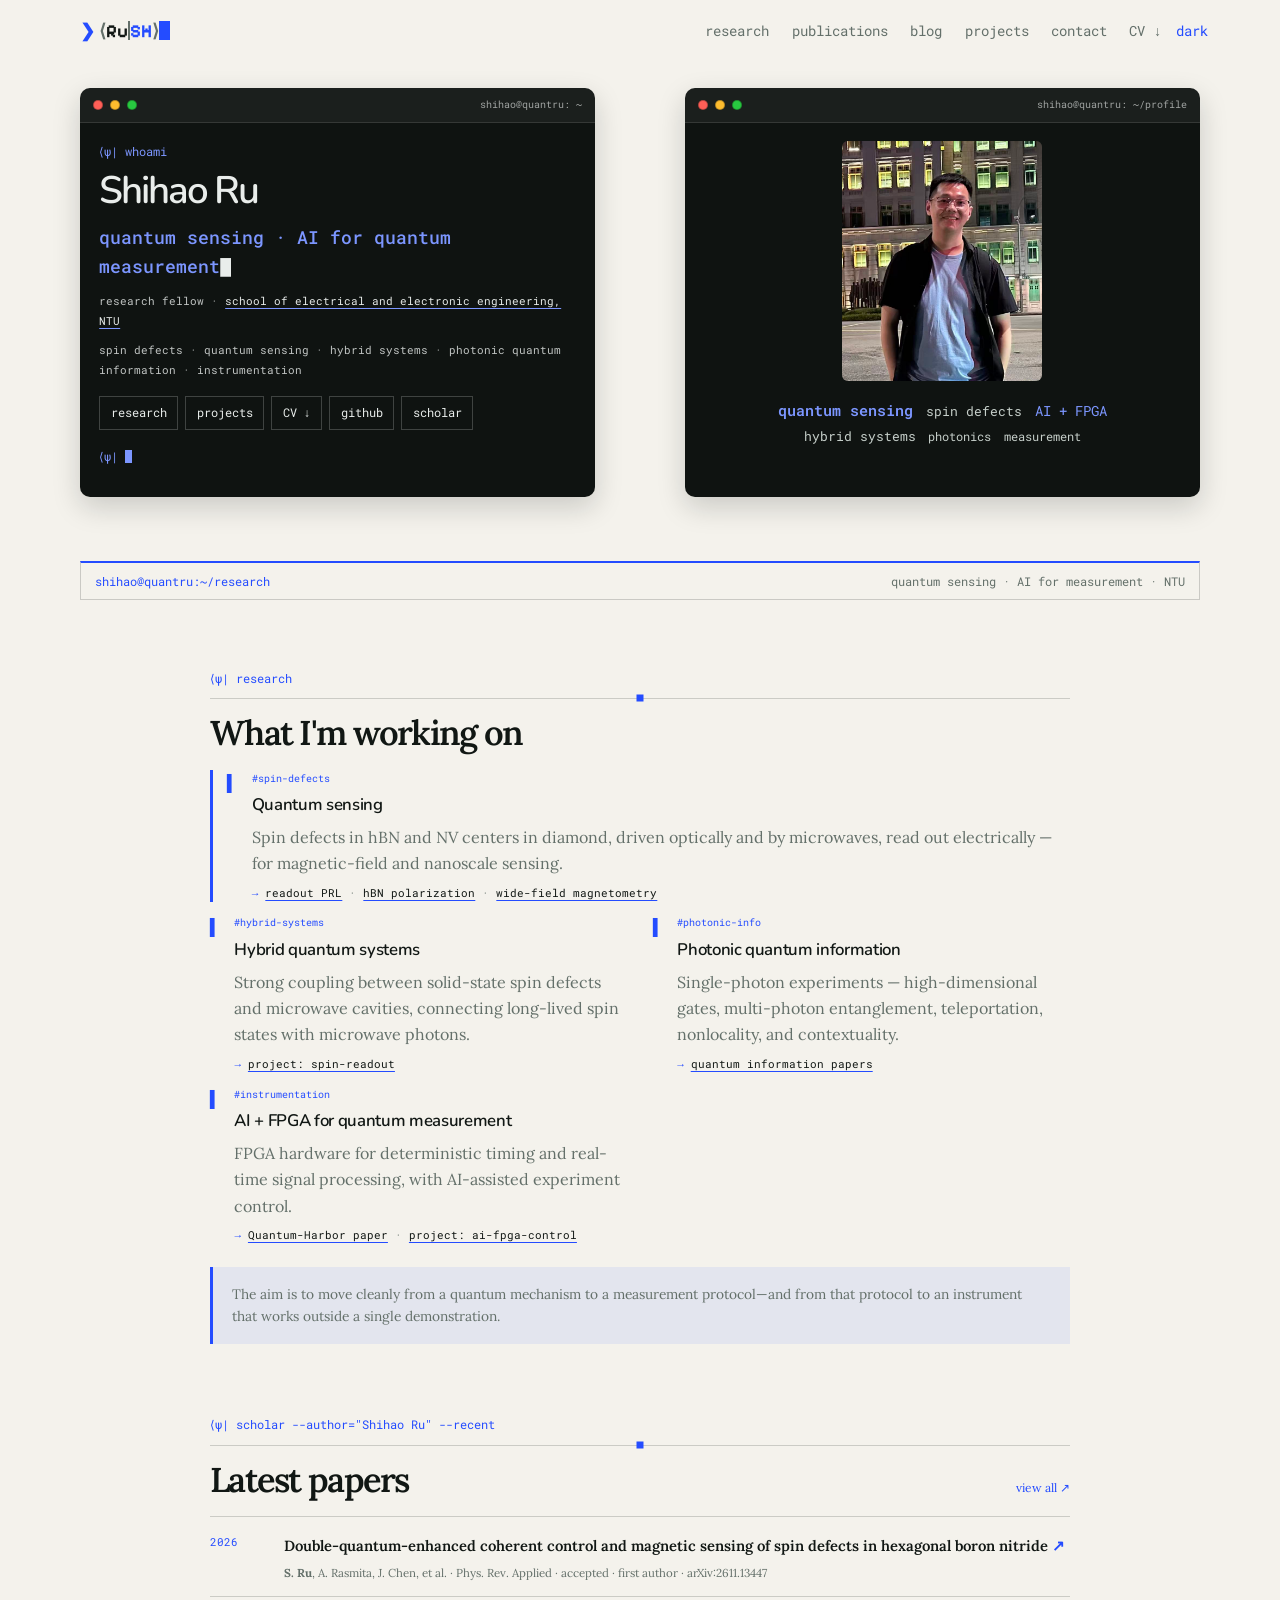
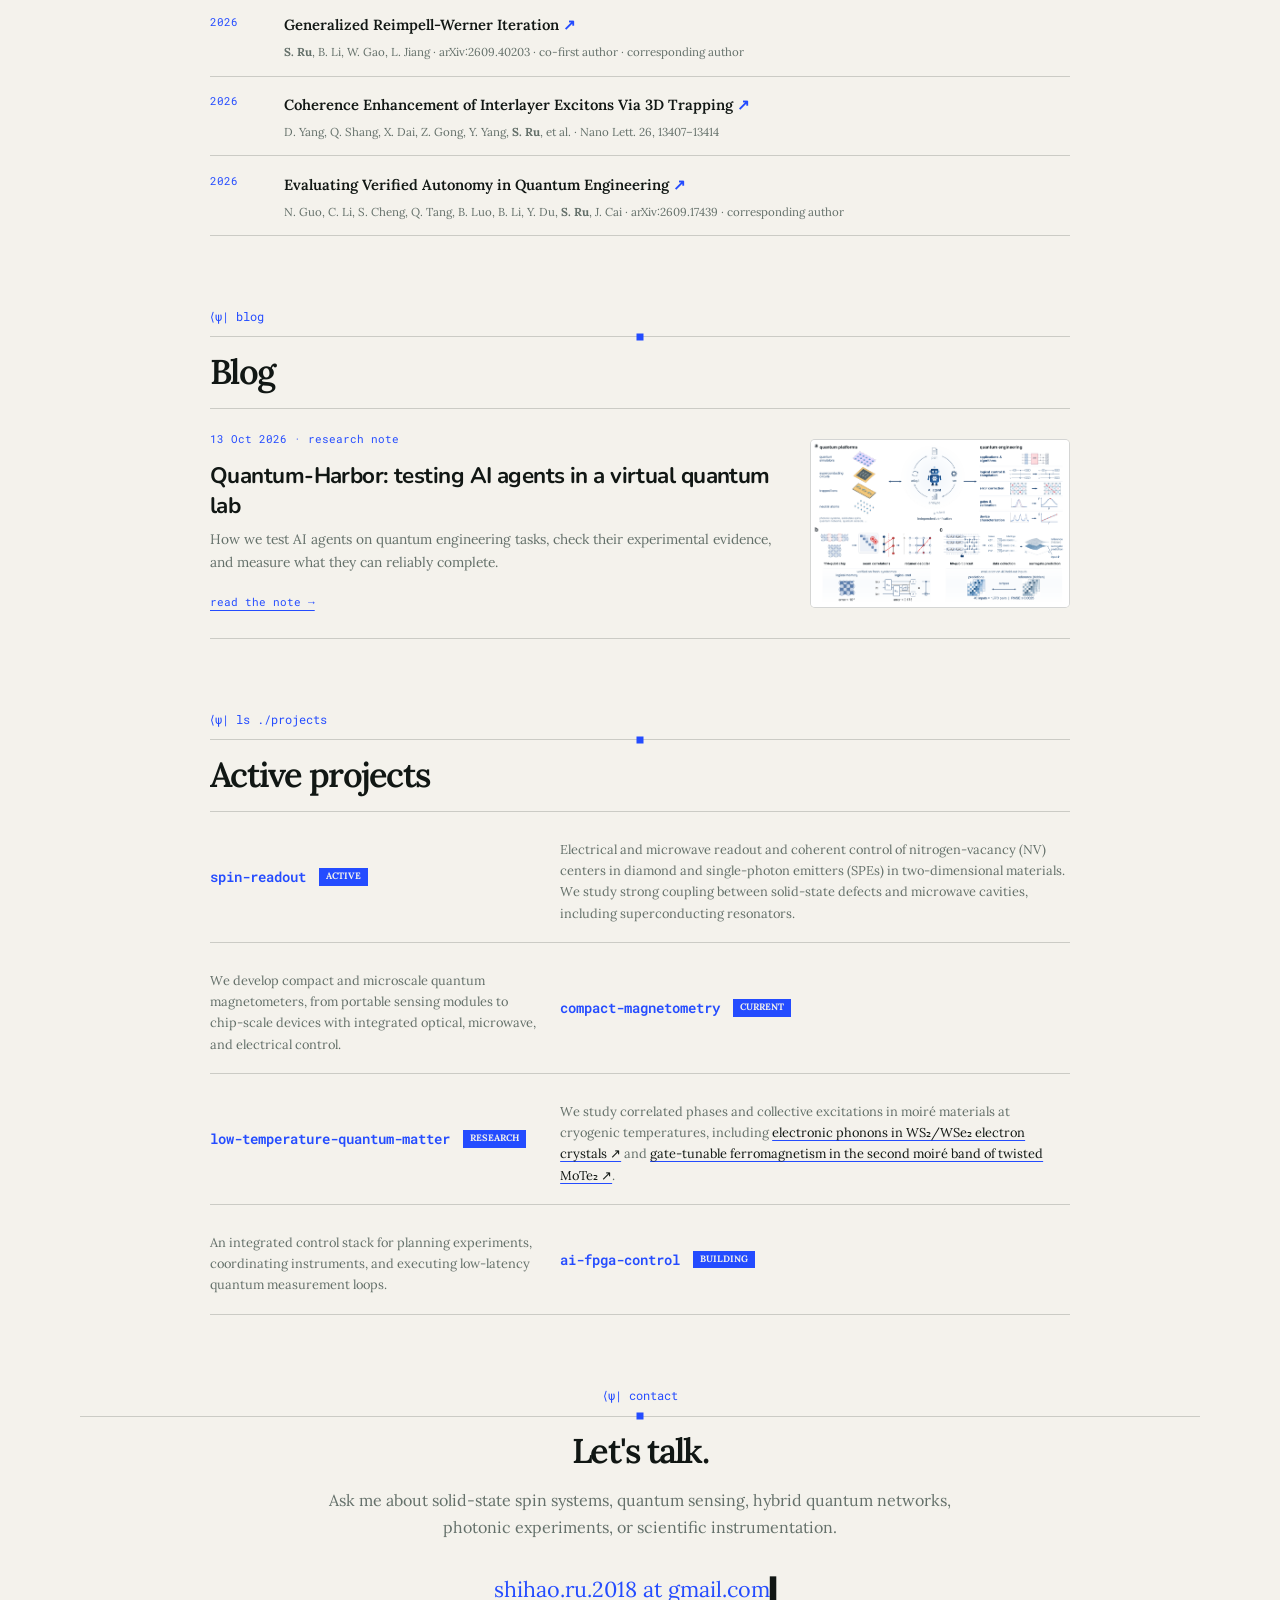
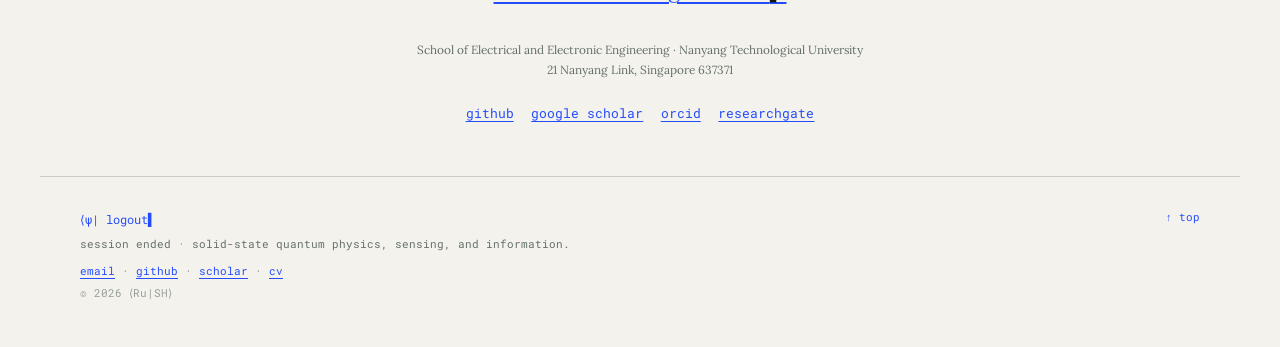
==== commit 79a4579c: "Add accepted Physical Review Applied paper on hBN double-quantum control" ====
--- a/index.html
+++ b/index.html
@@ -171,6 +171,13 @@
           <li>
             <time>2026</time>
             <div>
+              <a class="paper-title" href="https://doi.org/10.1103/hmk5-d2dj" target="_blank" rel="noreferrer">Double-quantum-enhanced coherent control and magnetic sensing of spin defects in hexagonal boron nitride</a>
+              <p><strong>S. Ru</strong>, A. Rasmita, J. Chen, et al. · Phys. Rev. Applied · accepted · first author · <a href="https://arxiv.org/abs/2611.13447" target="_blank" rel="noreferrer">arXiv:2611.13447</a></p>
+            </div>
+          </li>
+          <li>
+            <time>2026</time>
+            <div>
               <a class="paper-title" href="https://arxiv.org/abs/2609.40203" target="_blank" rel="noreferrer">Generalized Reimpell-Werner Iteration</a>
               <p><strong>S. Ru</strong>, B. Li, W. Gao, L. Jiang · arXiv:2609.40203 · co-first author · corresponding author</p>
             </div>
@@ -187,13 +194,6 @@
             <div>
               <a class="paper-title" href="https://arxiv.org/abs/2609.17439" target="_blank" rel="noreferrer">Evaluating Verified Autonomy in Quantum Engineering</a>
               <p>N. Guo, C. Li, S. Cheng, Q. Tang, B. Luo, B. Li, Y. Du, <strong>S. Ru</strong>, J. Cai · arXiv:2609.17439 · corresponding author</p>
-            </div>
-          </li>
-          <li>
-            <time>2026</time>
-            <div>
-              <a class="paper-title" href="https://doi.org/10.1103/bqpp-4bpv" target="_blank" rel="noreferrer">Experimental Demonstration of Asynchronous Measurement-Device-Independent Quantum Cryptographic Conferencing</a>
-              <p>H. Zhu, Z. Li, S. Zhao, X. Lyu, <strong>S. Ru</strong>, et al. · Phys. Rev. Lett. 137, 110802</p>
             </div>
           </li>
         </ol>
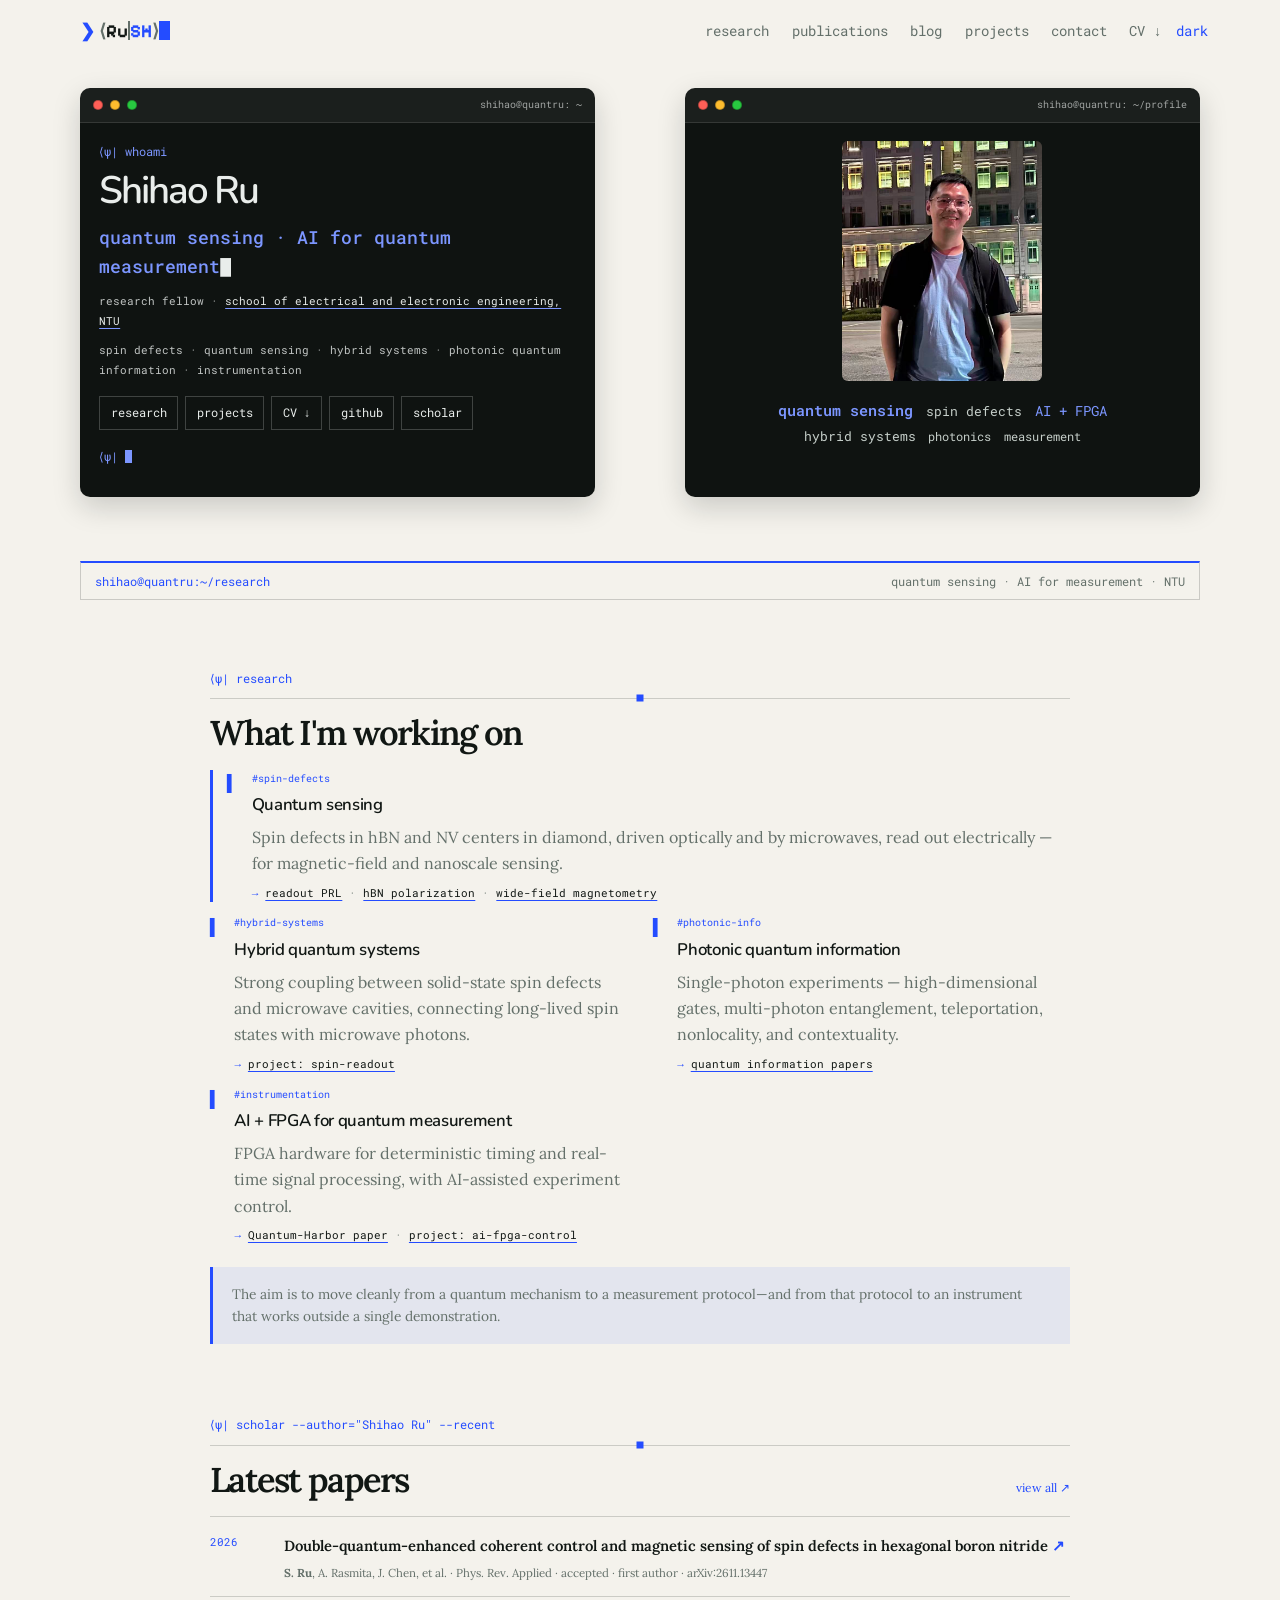
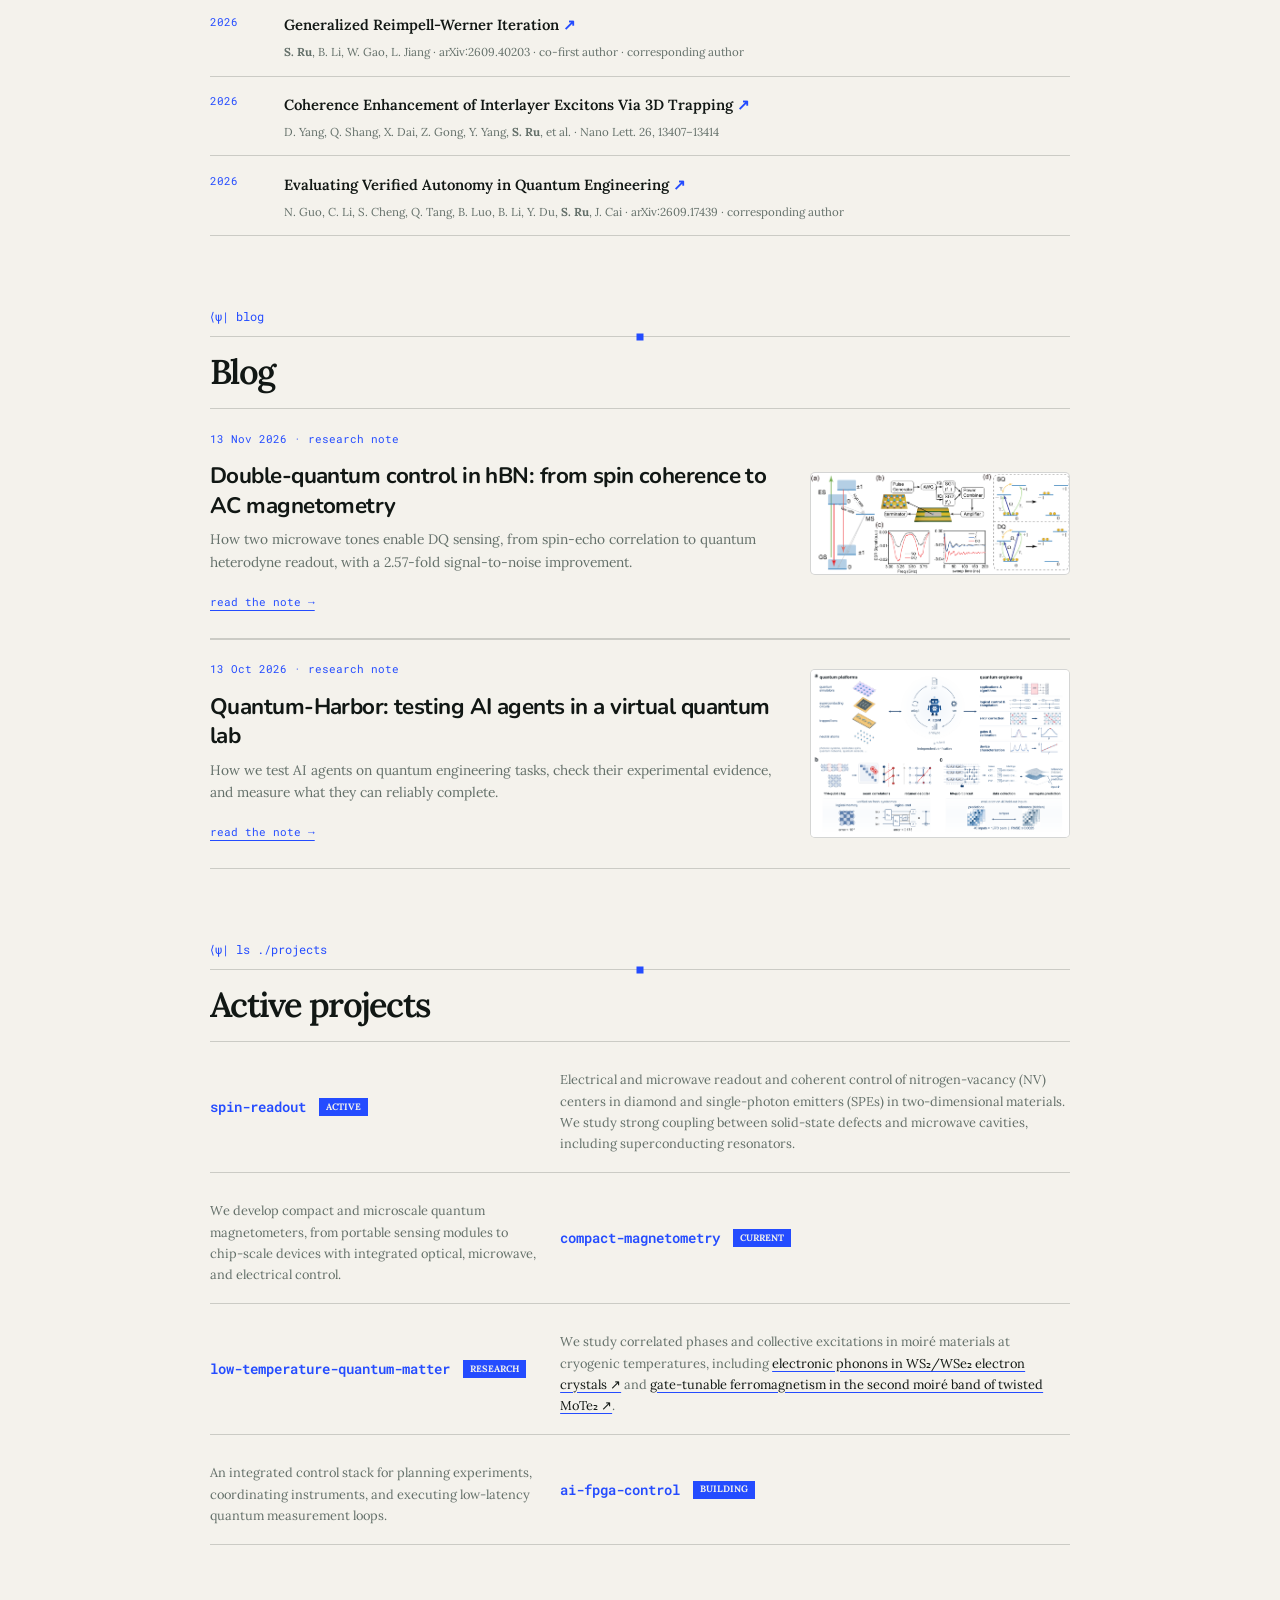
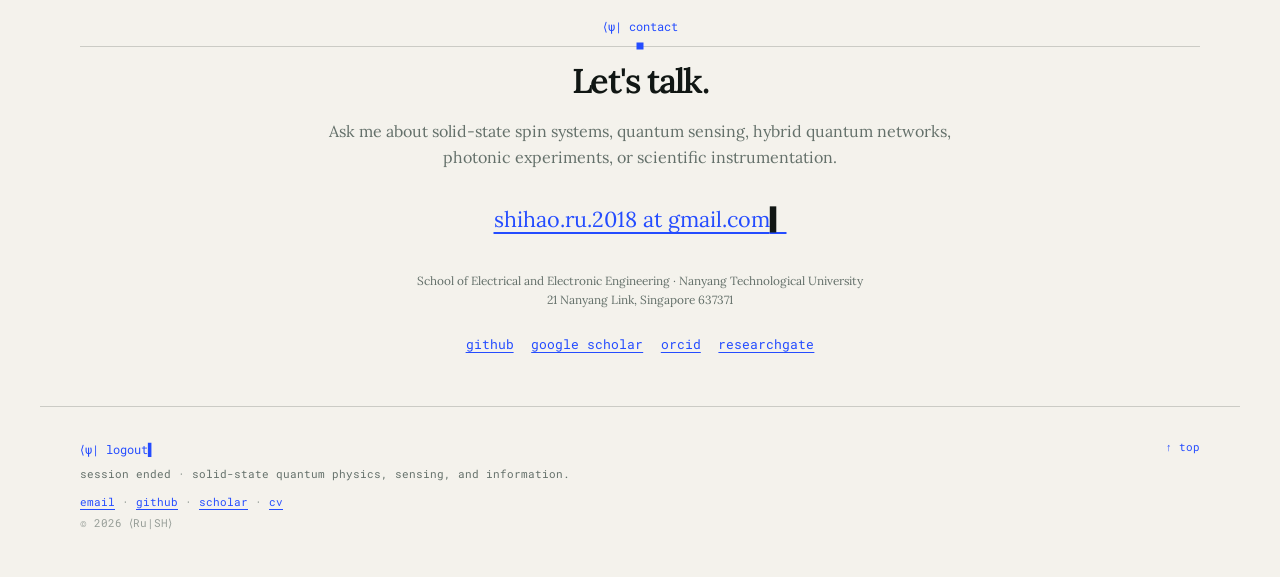
==== commit 9e83ee03: "Add research note on hBN double-quantum control and AC sensing" ====
--- a/index.html
+++ b/index.html
@@ -205,6 +205,17 @@
         <h2>Blog</h2>
         <article class="blog-preview">
           <div>
+            <p class="blog-meta"><time datetime="2026-11-13">13 Nov 2026</time> · research note</p>
+            <h3><a href="blog/hbn-double-quantum.html">Double-quantum control in hBN: from spin coherence to AC magnetometry</a></h3>
+            <p>How two microwave tones enable DQ sensing, from spin-echo correlation to quantum heterodyne readout, with a 2.57-fold signal-to-noise improvement.</p>
+            <a class="blog-read" href="blog/hbn-double-quantum.html">read the note →</a>
+          </div>
+          <a class="blog-preview-image" href="blog/hbn-double-quantum.html" aria-label="Read the hBN double-quantum research note">
+            <img src="assets/figs/hbn-double-quantum.png" width="4398" height="1730" loading="lazy" alt="Spin levels and dual-frequency microwave control of boron-vacancy defects in hBN." />
+          </a>
+        </article>
+        <article class="blog-preview">
+          <div>
             <p class="blog-meta"><time datetime="2026-10-13">13 Oct 2026</time> · research note</p>
             <h3><a href="blog/quantum-harbor.html">Quantum-Harbor: testing AI agents in a virtual quantum lab</a></h3>
             <p>How we test AI agents on quantum engineering tasks, check their experimental evidence, and measure what they can reliably complete.</p>
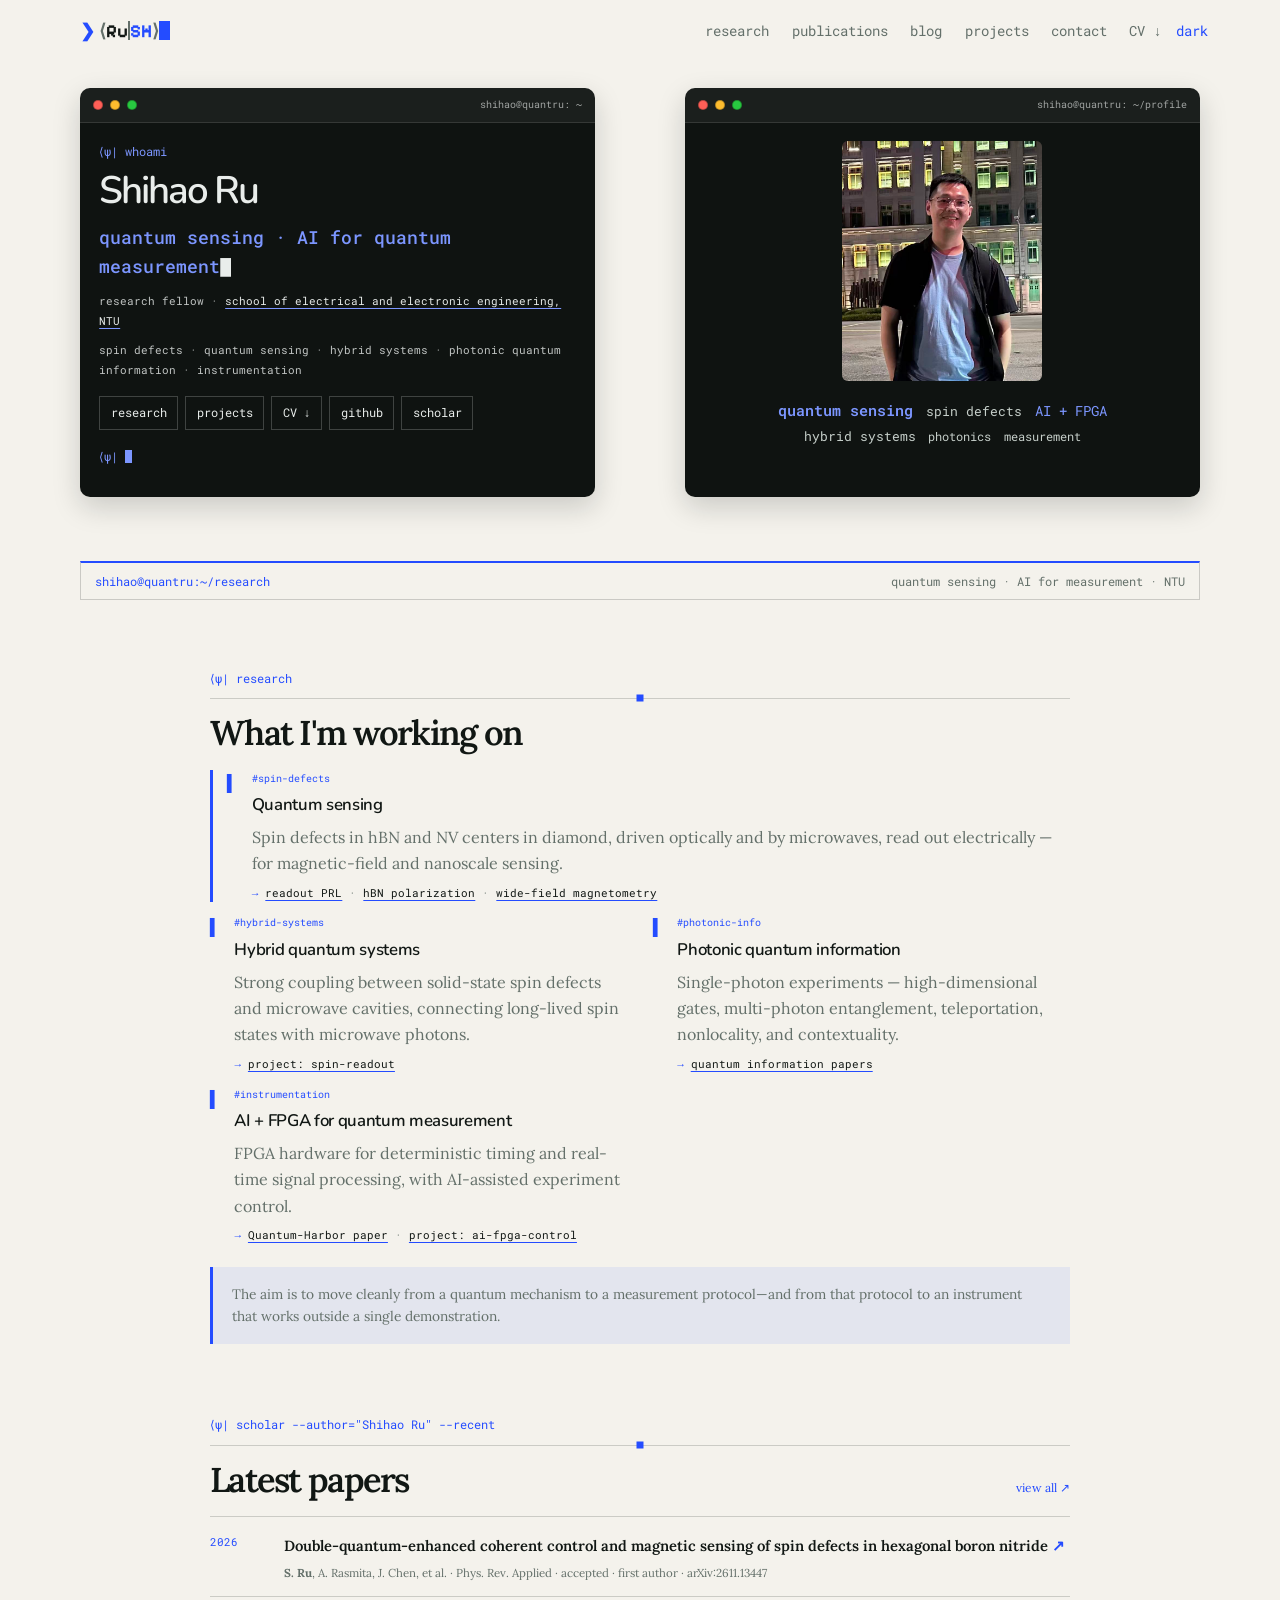
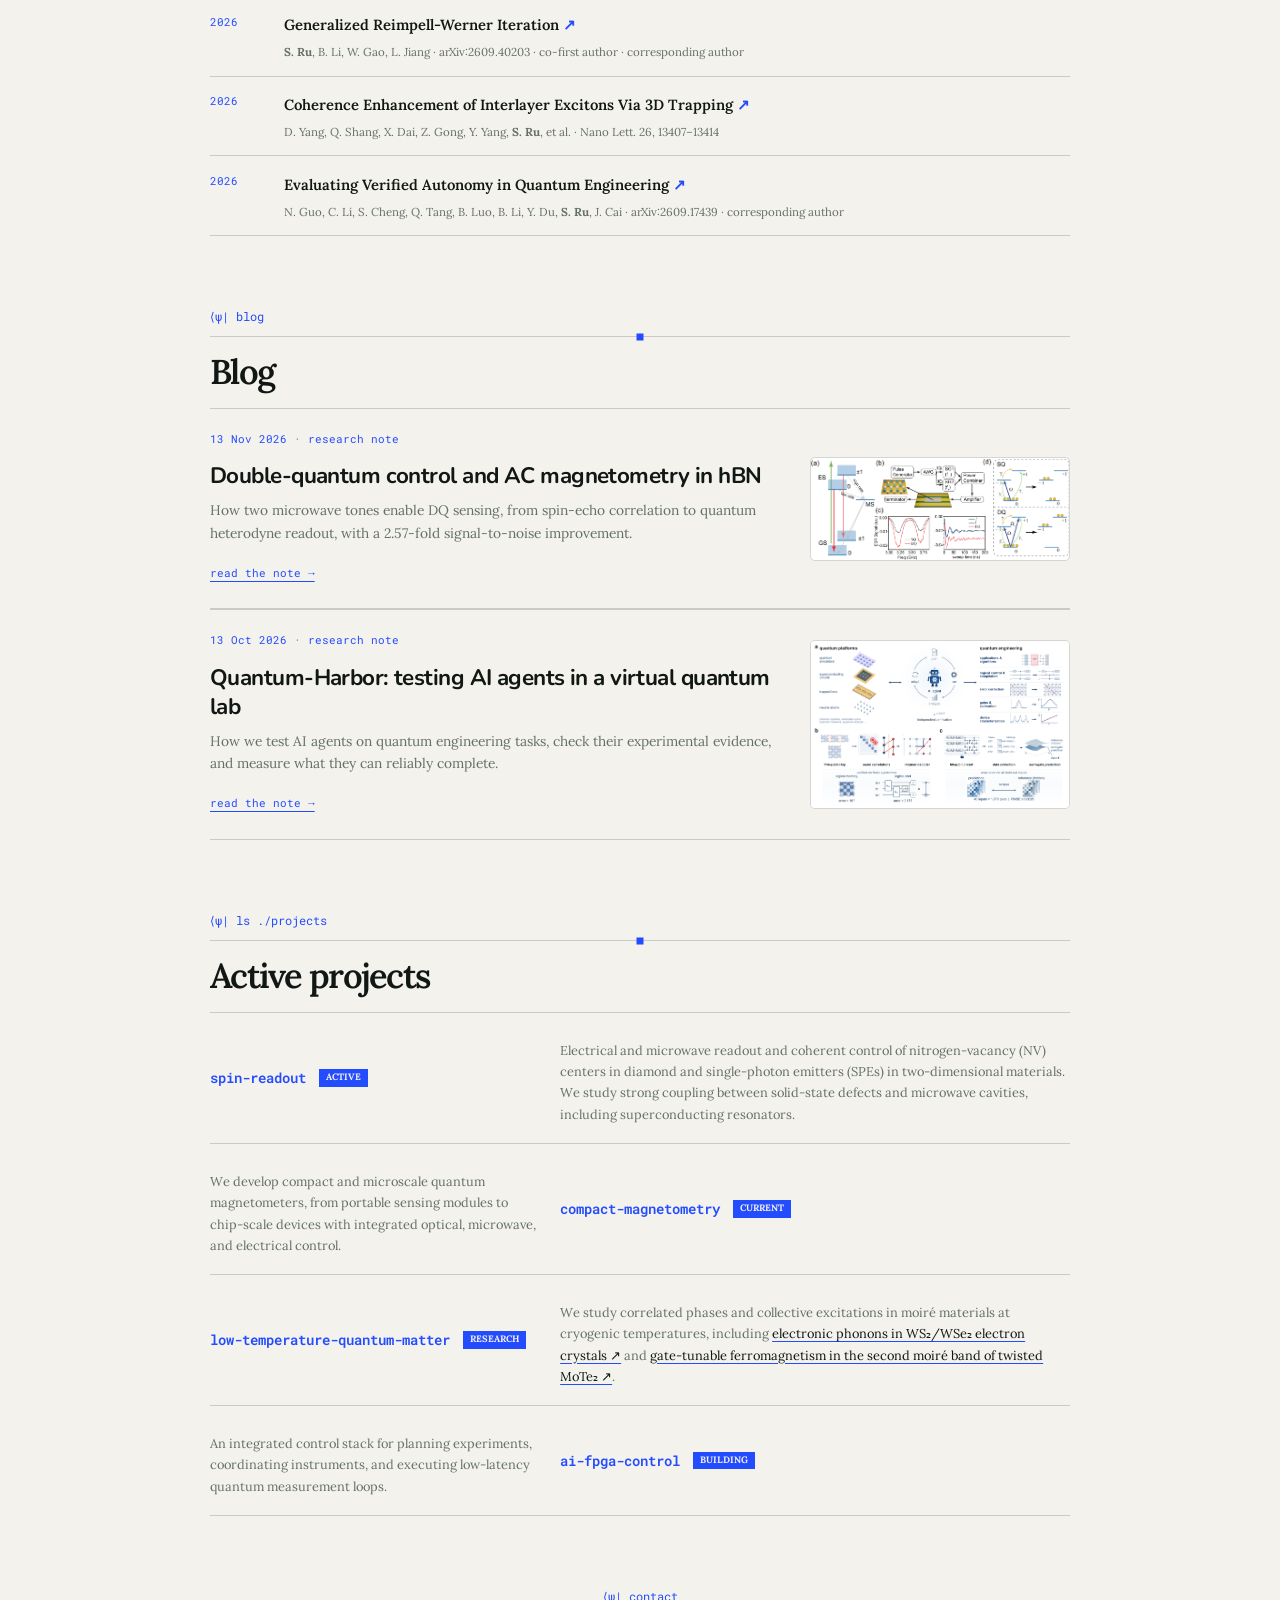
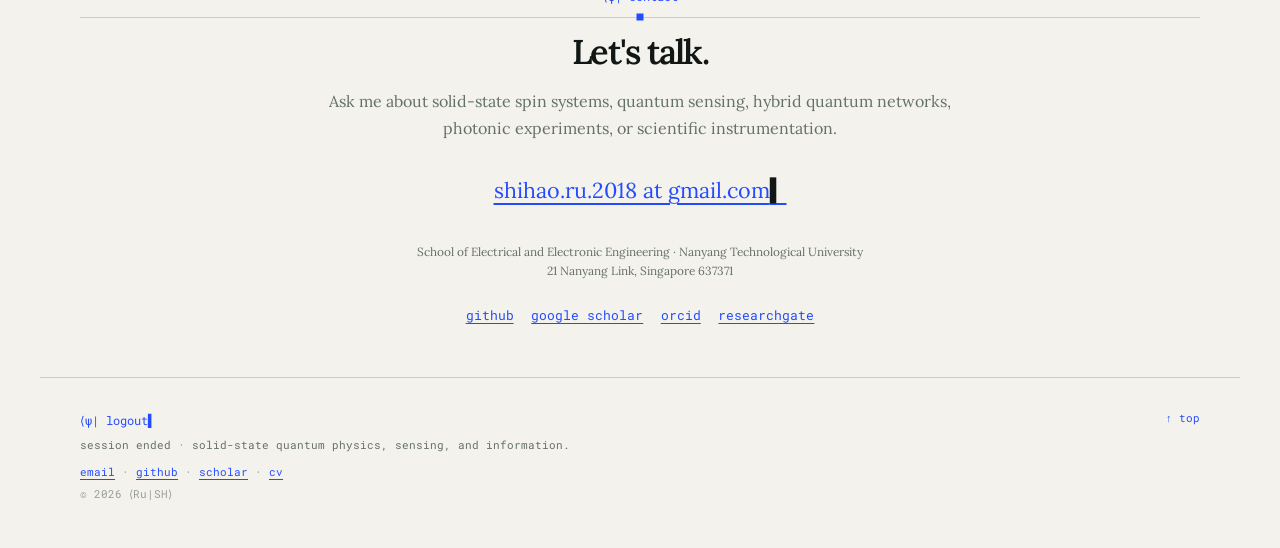
==== commit e9c78506: "Simplify punctuation in the DQ research note" ====
--- a/index.html
+++ b/index.html
@@ -206,7 +206,7 @@
         <article class="blog-preview">
           <div>
             <p class="blog-meta"><time datetime="2026-11-13">13 Nov 2026</time> · research note</p>
-            <h3><a href="blog/hbn-double-quantum.html">Double-quantum control in hBN: from spin coherence to AC magnetometry</a></h3>
+            <h3><a href="blog/hbn-double-quantum.html">Double-quantum control and AC magnetometry in hBN</a></h3>
             <p>How two microwave tones enable DQ sensing, from spin-echo correlation to quantum heterodyne readout, with a 2.57-fold signal-to-noise improvement.</p>
             <a class="blog-read" href="blog/hbn-double-quantum.html">read the note →</a>
           </div>
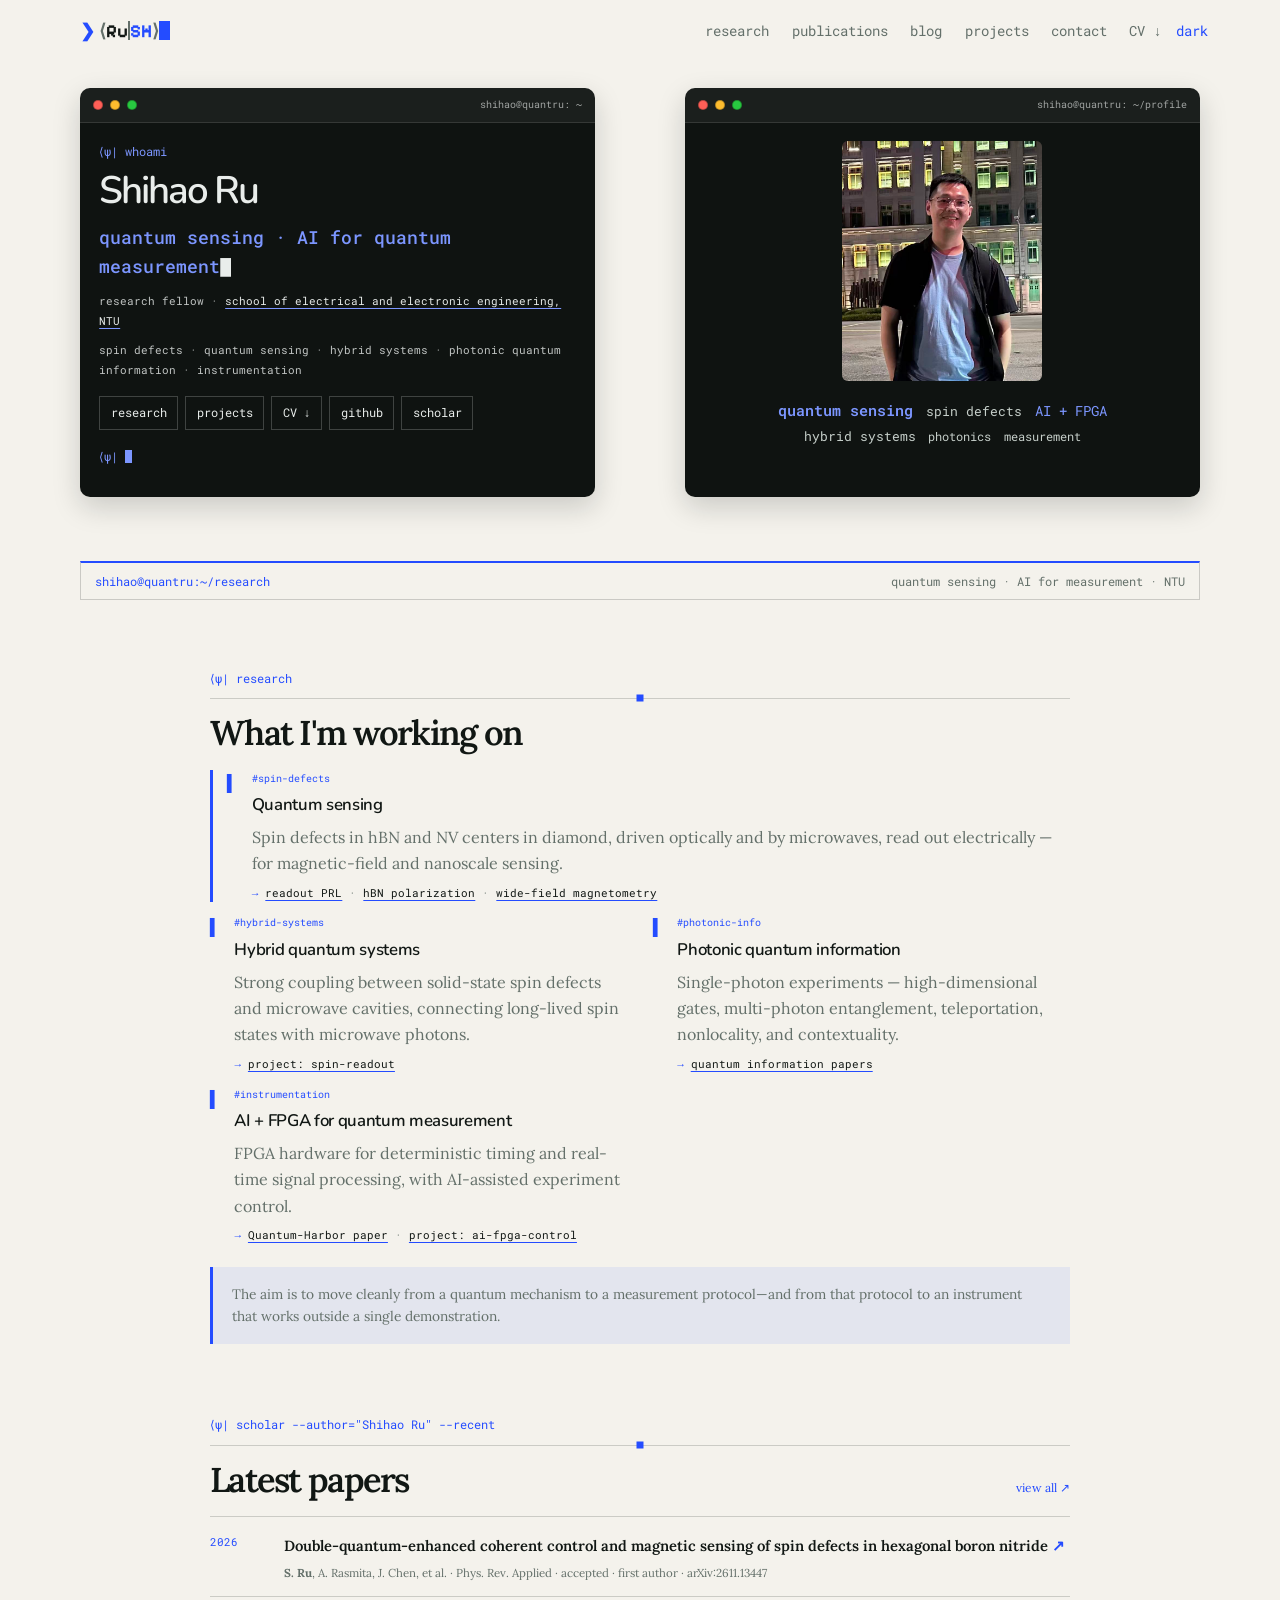
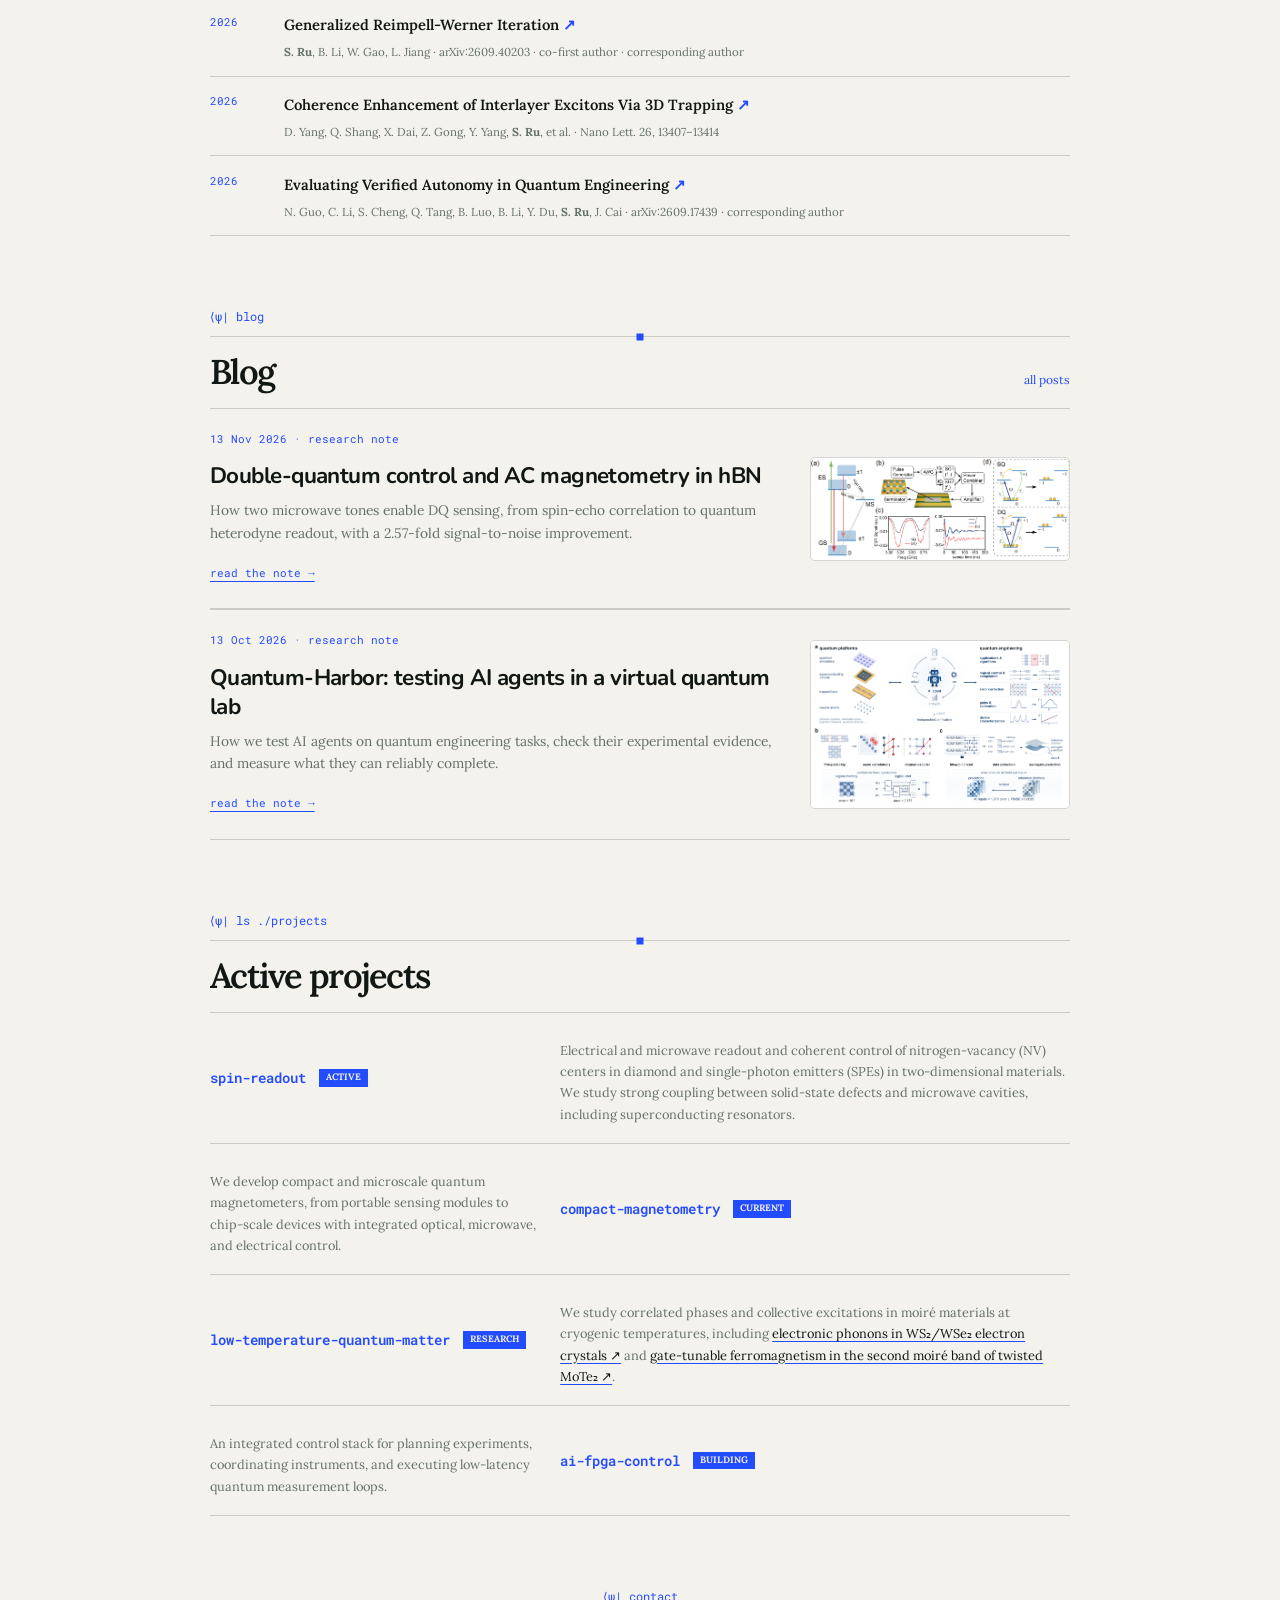
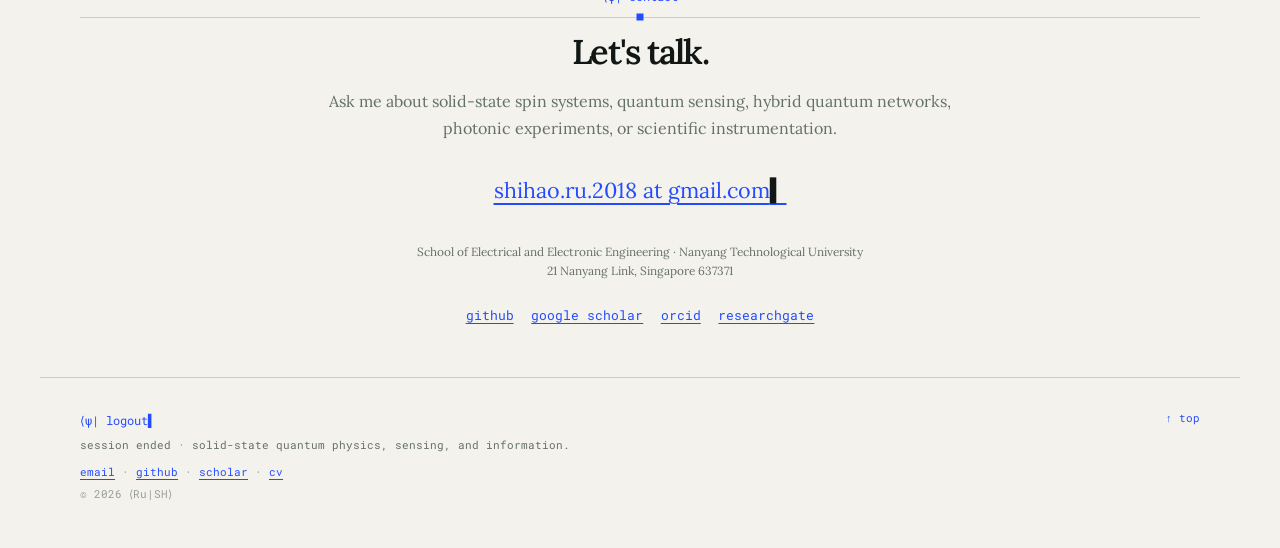
==== commit fc578f27: "Add a standalone blog index and connect site navigation" ====
--- a/index.html
+++ b/index.html
@@ -43,10 +43,10 @@
         <nav id="site-nav" class="site-nav" aria-label="Primary navigation">
           <a href="#research">research</a>
           <a href="publications.html">publications</a>
-          <a href="#blog">blog</a>
+          <a href="blog.html">blog</a>
           <a href="#projects">projects</a>
           <a href="#contact">contact</a>
-          <a href="Resume_Shihao.pdf" target="_blank" rel="noreferrer">CV ↓</a>
+          <a href="Resume_Shihao_2026-11-24.pdf" target="_blank" rel="noreferrer">CV ↓</a>
           <button class="theme-toggle" type="button" data-theme-toggle aria-label="Toggle dark mode">dark</button>
         </nav>
       </div>
@@ -55,7 +55,7 @@
     <nav class="side-nav" aria-label="Section navigation">
       <a href="#research" data-spy="research">research</a>
       <a href="publications.html">publications</a>
-      <a href="#blog" data-spy="blog">blog</a>
+      <a href="blog.html">blog</a>
       <a href="#projects" data-spy="projects">projects</a>
       <a href="#contact" data-spy="contact">contact</a>
     </nav>
@@ -77,7 +77,7 @@
               <nav class="quick-links" aria-label="Profile links">
                 <a href="#research">research</a>
                 <a href="#projects">projects</a>
-                <a href="Resume_Shihao.pdf" target="_blank" rel="noreferrer">CV ↓</a>
+                <a href="Resume_Shihao_2026-11-24.pdf" target="_blank" rel="noreferrer">CV ↓</a>
                 <a href="https://github.com/harleyru" target="_blank" rel="noreferrer">github</a>
                 <a href="https://scholar.google.com/citations?user=fedZB0MAAAAJ&hl=en" target="_blank" rel="noreferrer">scholar</a>
               </nav>
@@ -202,7 +202,10 @@
       <section id="blog" class="terminal-section reveal">
         <p class="prompt">⟨ψ| blog</p>
         <div class="terminal-rule" aria-hidden="true"></div>
-        <h2>Blog</h2>
+        <div class="section-title-row">
+          <h2>Blog</h2>
+          <a href="blog.html">all posts</a>
+        </div>
         <article class="blog-preview">
           <div>
             <p class="blog-meta"><time datetime="2026-11-13">13 Nov 2026</time> · research note</p>
@@ -285,7 +288,7 @@
       <div>
         <p class="footer-logout">⟨ψ| logout<span aria-hidden="true">▍</span></p>
         <p class="footer-end">session ended · solid-state quantum physics, sensing, and information.</p>
-        <p class="footer-links"><a data-mail href="#contact">email</a> · <a href="https://github.com/harleyru">github</a> · <a href="https://scholar.google.com/citations?user=fedZB0MAAAAJ&hl=en">scholar</a> · <a href="Resume_Shihao.pdf">cv</a></p>
+        <p class="footer-links"><a data-mail href="#contact">email</a> · <a href="https://github.com/harleyru">github</a> · <a href="https://scholar.google.com/citations?user=fedZB0MAAAAJ&hl=en">scholar</a> · <a href="Resume_Shihao_2026-11-24.pdf">cv</a></p>
         <p class="copyright">© <span data-year></span> ⟨Ru|SH⟩</p>
       </div>
       <a href="#top">↑ top</a>
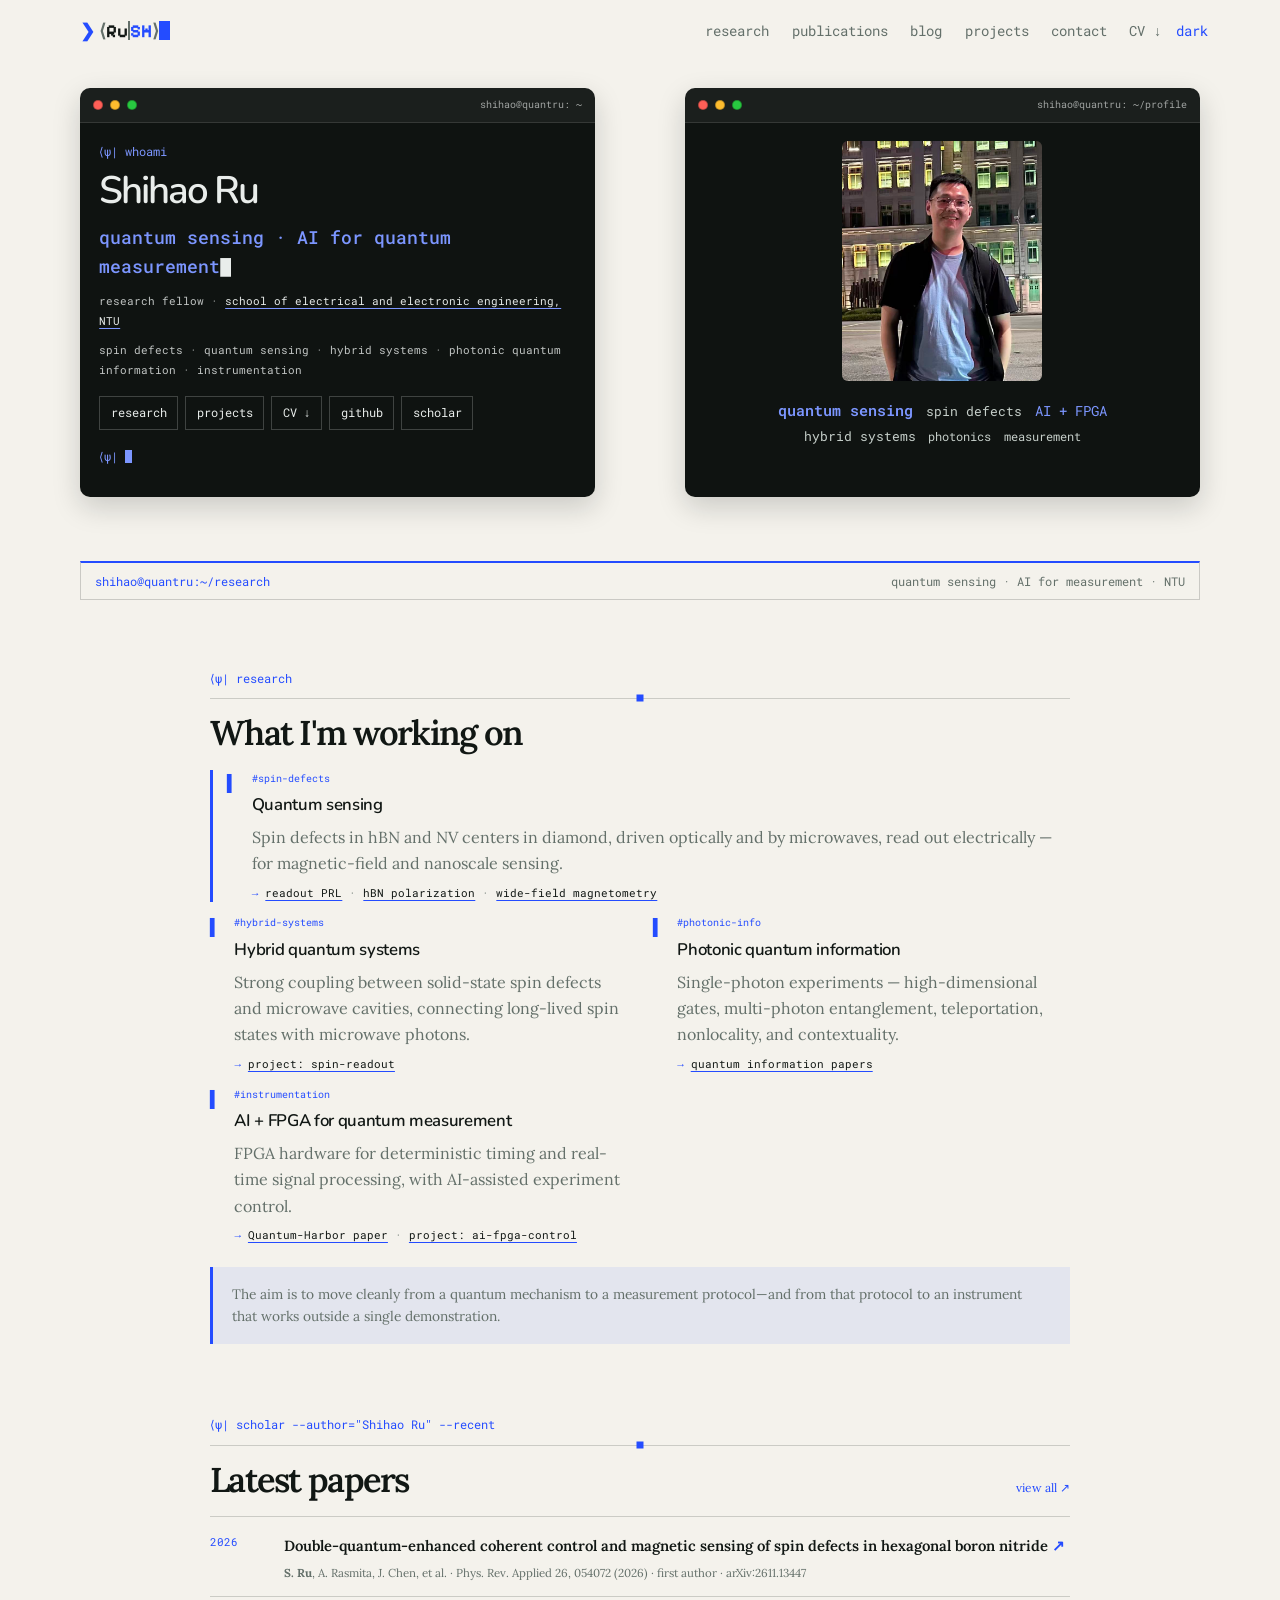
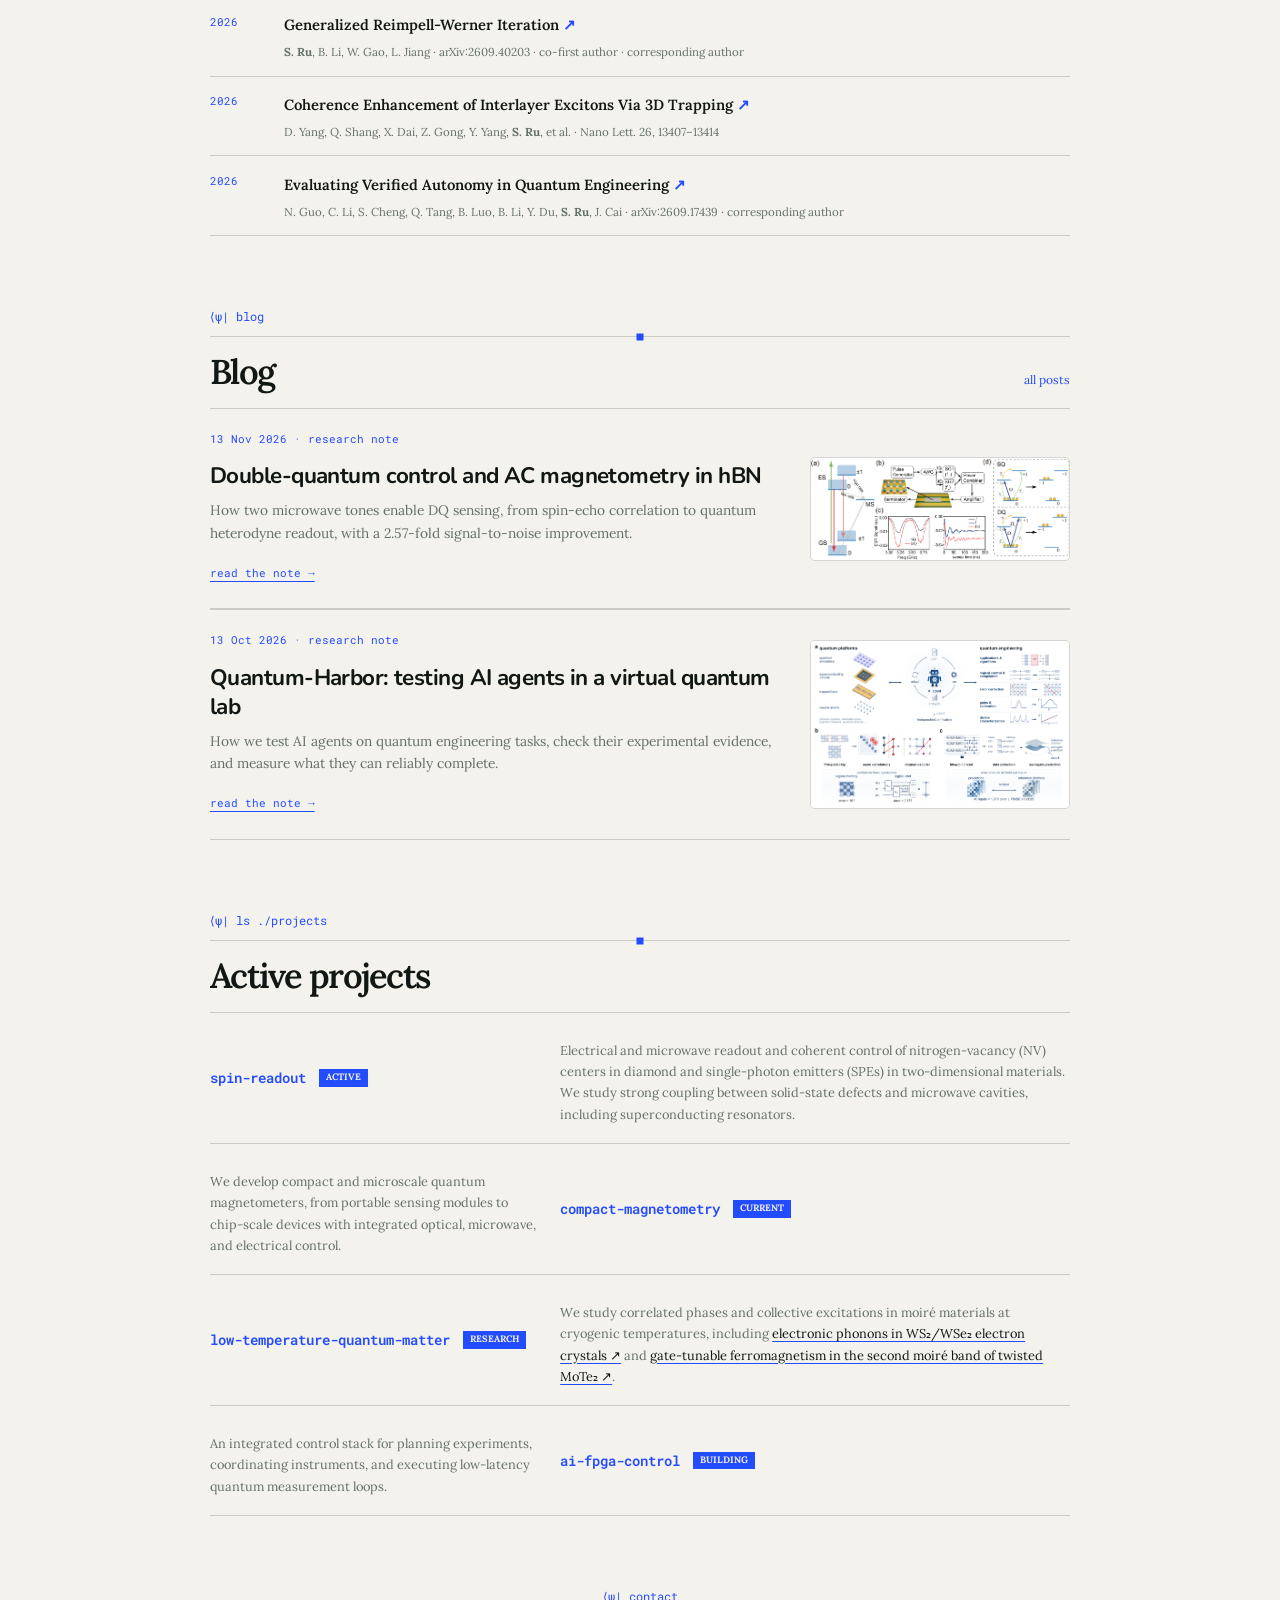
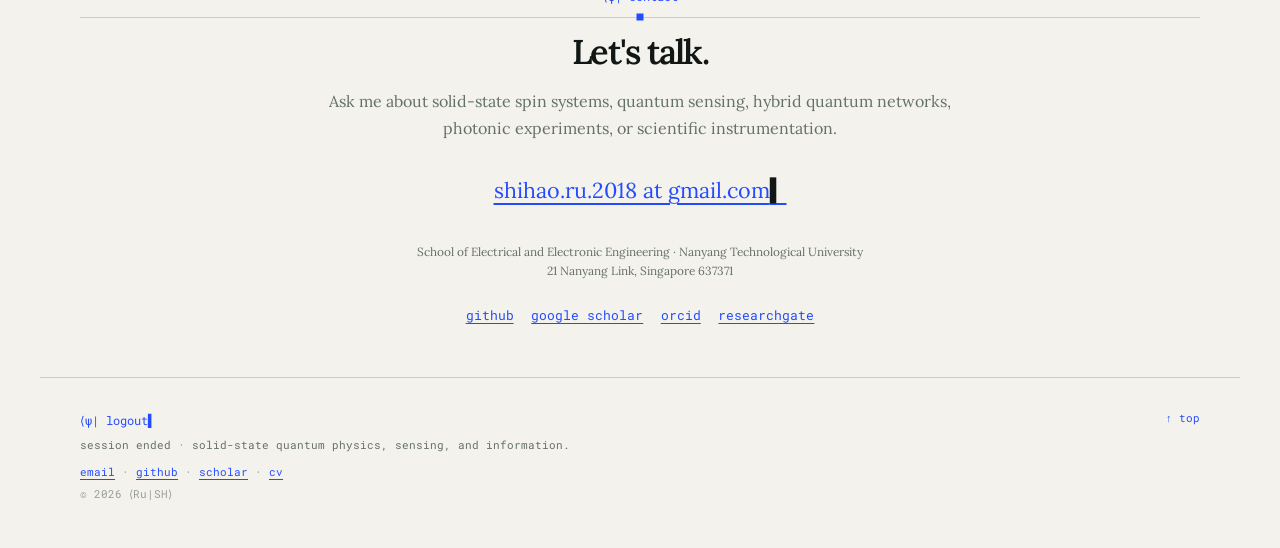
==== commit a5538506: "Update double-quantum paper to its published citation" ====
--- a/index.html
+++ b/index.html
@@ -46,7 +46,7 @@
           <a href="blog.html">blog</a>
           <a href="#projects">projects</a>
           <a href="#contact">contact</a>
-          <a href="Resume_Shihao_2026-11-24.pdf" target="_blank" rel="noreferrer">CV ↓</a>
+          <a href="Resume_Shihao_2026-11-25.pdf" target="_blank" rel="noreferrer">CV ↓</a>
           <button class="theme-toggle" type="button" data-theme-toggle aria-label="Toggle dark mode">dark</button>
         </nav>
       </div>
@@ -77,7 +77,7 @@
               <nav class="quick-links" aria-label="Profile links">
                 <a href="#research">research</a>
                 <a href="#projects">projects</a>
-                <a href="Resume_Shihao_2026-11-24.pdf" target="_blank" rel="noreferrer">CV ↓</a>
+                <a href="Resume_Shihao_2026-11-25.pdf" target="_blank" rel="noreferrer">CV ↓</a>
                 <a href="https://github.com/harleyru" target="_blank" rel="noreferrer">github</a>
                 <a href="https://scholar.google.com/citations?user=fedZB0MAAAAJ&hl=en" target="_blank" rel="noreferrer">scholar</a>
               </nav>
@@ -172,7 +172,7 @@
             <time>2026</time>
             <div>
               <a class="paper-title" href="https://doi.org/10.1103/hmk5-d2dj" target="_blank" rel="noreferrer">Double-quantum-enhanced coherent control and magnetic sensing of spin defects in hexagonal boron nitride</a>
-              <p><strong>S. Ru</strong>, A. Rasmita, J. Chen, et al. · Phys. Rev. Applied · accepted · first author · <a href="https://arxiv.org/abs/2611.13447" target="_blank" rel="noreferrer">arXiv:2611.13447</a></p>
+              <p><strong>S. Ru</strong>, A. Rasmita, J. Chen, et al. · Phys. Rev. Applied 26, 054072 (2026) · first author · <a href="https://arxiv.org/abs/2611.13447" target="_blank" rel="noreferrer">arXiv:2611.13447</a></p>
             </div>
           </li>
           <li>
@@ -288,7 +288,7 @@
       <div>
         <p class="footer-logout">⟨ψ| logout<span aria-hidden="true">▍</span></p>
         <p class="footer-end">session ended · solid-state quantum physics, sensing, and information.</p>
-        <p class="footer-links"><a data-mail href="#contact">email</a> · <a href="https://github.com/harleyru">github</a> · <a href="https://scholar.google.com/citations?user=fedZB0MAAAAJ&hl=en">scholar</a> · <a href="Resume_Shihao_2026-11-24.pdf">cv</a></p>
+        <p class="footer-links"><a data-mail href="#contact">email</a> · <a href="https://github.com/harleyru">github</a> · <a href="https://scholar.google.com/citations?user=fedZB0MAAAAJ&hl=en">scholar</a> · <a href="Resume_Shihao_2026-11-25.pdf">cv</a></p>
         <p class="copyright">© <span data-year></span> ⟨Ru|SH⟩</p>
       </div>
       <a href="#top">↑ top</a>
